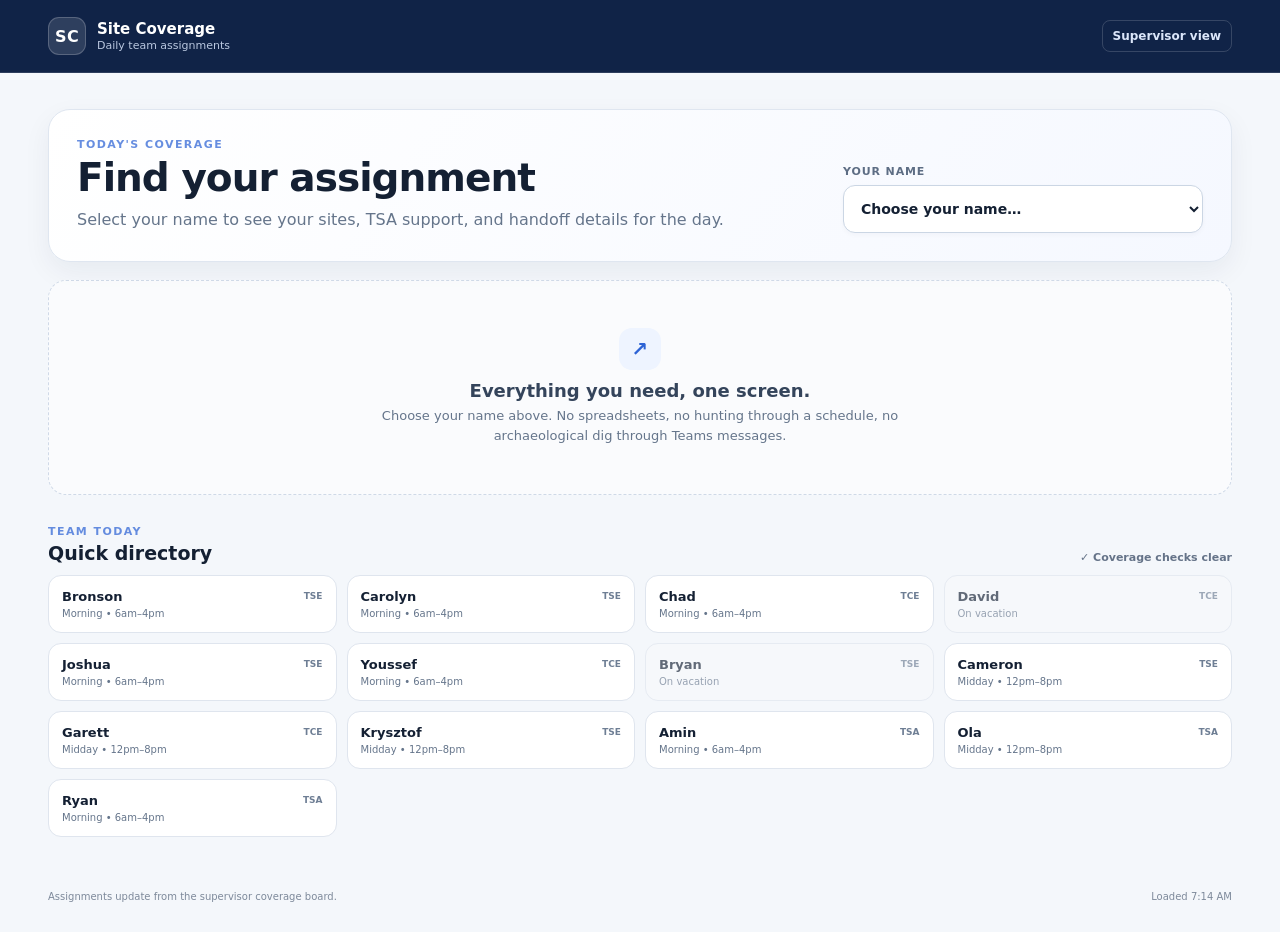
==== index.html @ e3fadaba "Initial commit" ====
<!doctype html>
<html lang="en">
<head>
  <meta charset="utf-8" />
  <meta name="viewport" content="width=device-width, initial-scale=1" />
  <meta name="theme-color" content="#102347" />
  <title>Team Assignments</title>
  <link rel="stylesheet" href="styles.css" />
  <link rel="stylesheet" href="team.css" />
</head>
<body class="team-view-body">
  <header class="team-header">
    <div class="team-header-inner">
      <a class="brand" href="index.html" aria-label="Team assignments home">
        <span class="brand-mark">SC</span>
        <span>
          <strong>Site Coverage</strong>
          <small>Daily team assignments</small>
        </span>
      </a>
      <a class="manager-link" href="manage.html">Supervisor view</a>
    </div>
  </header>

  <main class="team-main">
    <section class="welcome-card">
      <div>
        <div class="eyebrow team-eyebrow">Today's coverage</div>
        <h1>Find your assignment</h1>
        <p>Select your name to see your sites, TSA support, and handoff details for the day.</p>
      </div>
      <label class="person-picker">
        <span>Your name</span>
        <select id="personSelect" aria-label="Select your name">
          <option value="">Choose your name…</option>
        </select>
      </label>
    </section>

    <section id="assignmentView" class="assignment-view" hidden></section>

    <section id="emptyState" class="empty-state">
      <div class="empty-icon">↗</div>
      <h2>Everything you need, one screen.</h2>
      <p>Choose your name above. No spreadsheets, no hunting through a schedule, no archaeological dig through Teams messages.</p>
    </section>

    <section class="team-directory-section">
      <div class="section-heading-simple">
        <div>
          <div class="eyebrow team-eyebrow">Team today</div>
          <h2>Quick directory</h2>
        </div>
        <div id="coverageStatus" class="coverage-status"></div>
      </div>
      <div id="teamDirectory" class="team-directory"></div>
    </section>
  </main>

  <footer class="team-footer">
    <span>Assignments update from the supervisor coverage board.</span>
    <span id="lastUpdated"></span>
  </footer>

  <script src="data.js"></script>
  <script src="logic.js"></script>
  <script src="team.js"></script>
</body>
</html>
---- styles.css ----
:root {
  --bg: #f4f7fb;
  --panel: #ffffff;
  --ink: #142033;
  --muted: #65758b;
  --line: #dfe6ef;
  --primary: #2457d6;
  --primary-soft: #edf3ff;
  --success: #14804a;
  --success-soft: #eaf8f0;
  --warning: #a96500;
  --warning-soft: #fff4da;
  --danger: #b42318;
  --danger-soft: #fff0ee;
  --shadow: 0 10px 30px rgba(25, 43, 75, .08);
}

* { box-sizing: border-box; }
body {
  margin: 0;
  font-family: Inter, ui-sans-serif, system-ui, -apple-system, BlinkMacSystemFont, "Segoe UI", sans-serif;
  background: var(--bg);
  color: var(--ink);
}
button, input, select { font: inherit; }
button { cursor: pointer; }

.app-header {
  display: flex;
  justify-content: space-between;
  gap: 24px;
  align-items: flex-end;
  padding: 34px clamp(18px, 4vw, 58px);
  background: linear-gradient(135deg, #11223f 0%, #193a74 62%, #2457d6 100%);
  color: white;
}
.app-header h1 { margin: 4px 0 8px; font-size: clamp(30px, 4vw, 44px); letter-spacing: -.03em; }
.app-header p { margin: 0; color: rgba(255,255,255,.78); max-width: 700px; }
.eyebrow { text-transform: uppercase; letter-spacing: .13em; font-size: 11px; font-weight: 800; opacity: .72; }
.header-actions { display: flex; gap: 10px; flex-wrap: wrap; justify-content: flex-end; }

main { max-width: 1480px; margin: 0 auto; padding: 24px clamp(14px, 3vw, 38px) 60px; }
.summary-grid { display: grid; grid-template-columns: repeat(6, minmax(130px, 1fr)); gap: 12px; margin-top: -44px; position: relative; z-index: 2; }
.summary-card { background: var(--panel); border: 1px solid var(--line); border-radius: 16px; padding: 18px; box-shadow: var(--shadow); }
.summary-card .label { color: var(--muted); font-size: 12px; font-weight: 700; text-transform: uppercase; letter-spacing: .04em; }
.summary-card .value { margin-top: 6px; font-size: 28px; font-weight: 850; letter-spacing: -.03em; }
.summary-card .sub { margin-top: 4px; color: var(--muted); font-size: 12px; }
.summary-card.bad .value { color: var(--danger); }
.summary-card.warn .value { color: var(--warning); }
.summary-card.good .value { color: var(--success); }

.notice { margin: 18px 0; padding: 13px 16px; border: 1px solid #cfe0ff; background: #edf4ff; border-radius: 12px; color: #28456f; }
.panel { background: var(--panel); border: 1px solid var(--line); border-radius: 18px; padding: 22px; margin-top: 18px; box-shadow: 0 5px 18px rgba(25,43,75,.04); }
.panel-heading { display: flex; align-items: flex-start; justify-content: space-between; gap: 20px; margin-bottom: 18px; }
.panel-heading h2 { margin: 3px 0 4px; font-size: 23px; }
.panel-heading p { margin: 0; color: var(--muted); }

.button { border: 0; border-radius: 10px; padding: 10px 14px; font-weight: 750; transition: .15s ease; }
.button:hover { transform: translateY(-1px); }
.button.primary { background: var(--primary); color: white; }
.button.secondary { background: rgba(255,255,255,.13); border: 1px solid rgba(255,255,255,.28); color: white; }
.button.danger-ghost { background: transparent; border: 1px solid rgba(255,255,255,.28); color: #ffd8d3; }
.button.small { padding: 7px 10px; font-size: 12px; }

.badge { display: inline-flex; align-items: center; gap: 7px; padding: 7px 10px; border-radius: 999px; font-size: 12px; font-weight: 800; white-space: nowrap; }
.badge.success { background: var(--success-soft); color: var(--success); }
.badge.warning { background: var(--warning-soft); color: var(--warning); }
.badge.danger { background: var(--danger-soft); color: var(--danger); }
.badge.neutral { background: #eef2f7; color: #526176; }

.legend { display: flex; gap: 16px; color: var(--muted); font-size: 12px; flex-wrap: wrap; }
.dot { width: 9px; height: 9px; border-radius: 50%; display: inline-block; margin-right: 4px; }
.dot.danger { background: var(--danger); } .dot.warning { background: #e8a317; } .dot.success { background: var(--success); }
.diagnostics { display: grid; grid-template-columns: repeat(4, 1fr); gap: 12px; }
.diagnostic { border: 1px solid var(--line); border-radius: 13px; padding: 14px; background: #fbfcfe; }
.diagnostic h3 { margin: 0 0 6px; font-size: 14px; }
.diagnostic p { margin: 0; color: var(--muted); font-size: 13px; line-height: 1.45; }
.diagnostic.good { border-color: #bfe6ce; background: #f6fcf8; }
.diagnostic.bad { border-color: #f0c1bc; background: #fff9f8; }
.diagnostic.warn { border-color: #f0d89f; background: #fffdf8; }

.coverage-pool { border: 1px dashed #cbd6e6; border-radius: 13px; padding: 13px; margin-bottom: 14px; background: #fafcff; }
.coverage-pool.empty { background: #f5fbf7; border-color: #bfdfca; }
.pool-title { display: flex; justify-content: space-between; align-items: center; gap: 12px; margin-bottom: 8px; }
.pool-title strong { font-size: 13px; }
.pool-title span { color: var(--muted); font-size: 12px; }
.pool-items { display: flex; flex-wrap: wrap; gap: 7px; }

.team-grid { display: grid; grid-template-columns: repeat(3, minmax(280px, 1fr)); gap: 14px; }
.person-card { border: 1px solid var(--line); border-radius: 15px; padding: 15px; background: #fff; min-width: 0; }
.person-card.vacation { background: #f7f8fa; color: #758195; }
.person-card.vacation .site-chip { opacity: .55; }
.person-top { display: flex; justify-content: space-between; gap: 10px; align-items: flex-start; }
.person-name { font-weight: 850; font-size: 17px; }
.person-metrics { color: var(--muted); font-size: 12px; margin-top: 3px; }
.vacation-toggle { border: 1px solid var(--line); background: #f8fafc; border-radius: 999px; padding: 6px 9px; font-size: 11px; font-weight: 800; color: #516176; }
.vacation-toggle.on { background: var(--warning-soft); border-color: #efd69a; color: var(--warning); }
.sites { display: flex; flex-wrap: wrap; gap: 7px; margin: 13px 0; min-height: 30px; }
.site-chip { display: inline-flex; align-items: center; gap: 6px; padding: 6px 8px; border-radius: 8px; background: var(--primary-soft); border: 1px solid #cfddff; color: #254a9b; font-size: 12px; font-weight: 750; }
.site-chip.duplicate { background: var(--danger-soft); border-color: #efb5ae; color: var(--danger); }
.site-chip.pool { background: var(--warning-soft); border-color: #efd49a; color: var(--warning); }
.site-chip button { border: 0; background: transparent; color: currentColor; font-weight: 900; padding: 0; line-height: 1; }
.empty-sites { color: var(--muted); font-size: 12px; font-style: italic; padding: 6px 0; }
.assignment-controls { display: flex; gap: 8px; }
.assignment-controls select { flex: 1; min-width: 0; border: 1px solid var(--line); border-radius: 9px; padding: 8px 9px; background: #fff; color: var(--ink); }
.assignment-controls select:disabled { background: #f1f3f6; }

.workload-grid { display: grid; grid-template-columns: repeat(5, minmax(160px, 1fr)); gap: 12px; }
.workload-card { border: 1px solid var(--line); border-radius: 13px; padding: 14px; }
.workload-card .name { font-weight: 850; }
.workload-card .shift { color: var(--muted); font-size: 11px; text-transform: uppercase; font-weight: 800; letter-spacing: .05em; }
.load-number { display: flex; gap: 18px; margin-top: 10px; }
.load-number strong { font-size: 21px; display: block; }
.load-number span { color: var(--muted); font-size: 11px; }
.load-bar { height: 7px; border-radius: 99px; background: #edf0f5; overflow: hidden; margin-top: 11px; }
.load-bar i { display: block; height: 100%; background: var(--primary); border-radius: inherit; }

.site-table-heading { align-items: center; }
.search { width: min(360px, 100%); padding: 10px 12px; border: 1px solid var(--line); border-radius: 10px; }
.table-wrap { overflow-x: auto; }
table { width: 100%; border-collapse: collapse; min-width: 980px; }
th { text-align: left; font-size: 11px; color: var(--muted); text-transform: uppercase; letter-spacing: .05em; border-bottom: 1px solid var(--line); padding: 10px 9px; }
td { border-bottom: 1px solid #edf0f4; padding: 10px 9px; font-size: 13px; vertical-align: top; }
td .owner-list { display: flex; gap: 5px; flex-wrap: wrap; }
.owner-pill { background: #eef2f7; border-radius: 7px; padding: 4px 6px; font-size: 11px; font-weight: 750; }
.owner-pill.mid { background: #e8f4ff; color: #1964a6; }
.owner-pill.bad { background: var(--danger-soft); color: var(--danger); }

.toast { position: fixed; right: 22px; bottom: 22px; background: #172235; color: white; padding: 11px 14px; border-radius: 10px; box-shadow: var(--shadow); opacity: 0; transform: translateY(8px); pointer-events: none; transition: .2s; font-size: 13px; }
.toast.show { opacity: 1; transform: translateY(0); }

@media (max-width: 1100px) {
  .summary-grid { grid-template-columns: repeat(3, 1fr); }
  .team-grid { grid-template-columns: repeat(2, 1fr); }
  .diagnostics { grid-template-columns: repeat(2, 1fr); }
  .workload-grid { grid-template-columns: repeat(3, 1fr); }
}
@media (max-width: 720px) {
  .app-header { align-items: flex-start; flex-direction: column; padding-bottom: 68px; }
  .header-actions { justify-content: flex-start; }
  .summary-grid { grid-template-columns: repeat(2, 1fr); }
  .team-grid, .diagnostics, .workload-grid { grid-template-columns: 1fr; }
  .panel-heading { flex-direction: column; }
  .site-table-heading { align-items: stretch; }
  .search { width: 100%; }
}

.button.secondary.strong { background: rgba(255,255,255,.22); border-color: rgba(255,255,255,.48); }
.person-metrics { display: grid; gap: 2px; }
.person-metrics span { display: block; }
.site-chip.handoff { border-style: dashed; }
.site-chip.handoff::before { content: '12→'; font-size: 9px; font-weight: 900; opacity: .72; }
.site-chip.locked { background: #f3f0ff; border-color: #d9d0ff; color: #5d43a7; }
.lock-mark { font-size: 8px; letter-spacing: .04em; padding: 2px 4px; border: 1px solid currentColor; border-radius: 4px; opacity: .8; }

/* v3 — engineer roles + TSA support layer */
.summary-grid { grid-template-columns: repeat(auto-fit, minmax(150px, 1fr)); }
.person-name-row { display: flex; align-items: center; gap: 8px; flex-wrap: wrap; }
.role-badge { display: inline-flex; align-items: center; justify-content: center; padding: 3px 6px; border-radius: 6px; background: #eef2f7; color: #58677a; font-size: 9px; font-weight: 900; letter-spacing: .06em; }
.role-badge.tsa { background: #f0edff; color: #6544bd; }

.tsa-panel { border-color: #d9d5ef; }
.tsa-grid { display: grid; grid-template-columns: repeat(3, minmax(280px, 1fr)); gap: 14px; }
.tsa-card { border: 1px solid #dcd8ef; border-radius: 15px; padding: 15px; background: linear-gradient(180deg, #fff 0%, #fbfaff 100%); min-width: 0; }
.tsa-card.vacation { background: #f7f8fa; color: #758195; }
.engineer-list { display: flex; gap: 8px; flex-wrap: wrap; margin: 14px 0; min-height: 42px; align-content: flex-start; }
.engineer-chip { display: grid; grid-template-columns: 1fr auto; column-gap: 7px; align-items: center; padding: 7px 8px; border-radius: 9px; border: 1px solid #cfdcff; background: #edf3ff; color: #294d9c; font-size: 12px; font-weight: 800; }
.engineer-chip.mid { border-color: #bfe0ea; background: #ecf9fb; color: #17687a; }
.engineer-chip small { grid-column: 1; font-size: 9px; font-weight: 800; opacity: .7; letter-spacing: .03em; }
.engineer-chip button { grid-column: 2; grid-row: 1 / span 2; border: 0; background: transparent; color: currentColor; font-weight: 900; padding: 0 2px; }
.subsection-heading { display: flex; justify-content: space-between; gap: 16px; align-items: flex-end; margin: 24px 0 8px; padding-top: 20px; border-top: 1px solid var(--line); }
.subsection-heading h3 { margin: 0 0 4px; font-size: 16px; }
.subsection-heading p { margin: 0; color: var(--muted); font-size: 12px; }
.tsa-matrix { min-width: 900px; }
.tsa-owner-pill { display: inline-flex; align-items: center; padding: 5px 8px; border-radius: 7px; background: #f0edff; color: #6245aa; font-size: 11px; font-weight: 850; }
.tsa-owner-pill.fallback { background: #fff6e5; color: #996000; }
.tsa-owner-pill.fallback::after { content: 'fallback'; margin-left: 5px; font-size: 8px; text-transform: uppercase; letter-spacing: .04em; opacity: .72; }
.coverage-na { color: #8b97a8; font-size: 11px; font-style: italic; }
.vacation-row td { background: #fafbfc; color: #7d8898; }

@media (max-width: 1100px) {
  .tsa-grid { grid-template-columns: 1fr; }
}
---- team.css ----
:root {
  --team-navy: #102347;
  --team-blue: #2d63d5;
  --team-blue-soft: #eef4ff;
  --team-teal: #137c8b;
  --team-teal-soft: #eaf8fa;
  --team-purple: #6747b8;
  --team-purple-soft: #f2efff;
}

.team-view-body {
  min-height: 100vh;
  background: #f4f7fb;
  color: var(--ink);
}

.team-header {
  background: var(--team-navy);
  color: #fff;
  border-bottom: 1px solid rgba(255,255,255,.12);
}
.team-header-inner {
  max-width: 1240px;
  margin: 0 auto;
  min-height: 72px;
  padding: 0 28px;
  display: flex;
  align-items: center;
  justify-content: space-between;
  gap: 20px;
}
.brand {
  display: inline-flex;
  align-items: center;
  gap: 11px;
  color: inherit;
  text-decoration: none;
}
.brand-mark {
  width: 38px;
  height: 38px;
  display: grid;
  place-items: center;
  border-radius: 11px;
  background: rgba(255,255,255,.13);
  border: 1px solid rgba(255,255,255,.2);
  font-weight: 900;
  letter-spacing: .03em;
}
.brand strong, .brand small { display: block; }
.brand strong { font-size: 15px; }
.brand small { margin-top: 1px; color: #b9c7df; font-size: 11px; }
.manager-link {
  color: #dbe6fa;
  text-decoration: none;
  font-size: 12px;
  font-weight: 800;
  padding: 8px 10px;
  border-radius: 8px;
  border: 1px solid rgba(255,255,255,.16);
}
.manager-link:hover { background: rgba(255,255,255,.08); }

.team-main {
  max-width: 1240px;
  margin: 0 auto;
  padding: 36px 28px 54px;
}
.welcome-card {
  background: linear-gradient(125deg, #fff 0%, #f5f8ff 100%);
  border: 1px solid #dfe6f0;
  border-radius: 22px;
  padding: 28px;
  display: grid;
  grid-template-columns: minmax(0, 1fr) minmax(260px, 360px);
  align-items: end;
  gap: 34px;
  box-shadow: 0 10px 28px rgba(22, 39, 70, .06);
}
.welcome-card h1 { margin: 4px 0 7px; font-size: clamp(28px, 4vw, 39px); letter-spacing: -.025em; }
.welcome-card p { margin: 0; color: var(--muted); max-width: 650px; line-height: 1.6; }
.team-eyebrow { color: var(--team-blue); }
.person-picker span { display: block; margin-bottom: 7px; font-size: 11px; font-weight: 900; text-transform: uppercase; letter-spacing: .08em; color: #5d6d84; }
.person-picker select {
  width: 100%;
  min-height: 48px;
  border: 1px solid #cbd6e4;
  border-radius: 12px;
  background: #fff;
  padding: 0 13px;
  color: var(--ink);
  font-size: 14px;
  font-weight: 750;
  box-shadow: 0 2px 5px rgba(26, 43, 73, .03);
}

.empty-state {
  margin: 18px 0 0;
  min-height: 215px;
  display: grid;
  justify-items: center;
  align-content: center;
  text-align: center;
  padding: 30px;
  color: var(--muted);
  border: 1px dashed #cfd9e7;
  border-radius: 18px;
  background: rgba(255,255,255,.55);
}
.empty-state h2 { margin: 10px 0 5px; color: #34445b; font-size: 18px; }
.empty-state p { margin: 0; max-width: 610px; line-height: 1.55; font-size: 13px; }
.empty-icon {
  width: 42px;
  height: 42px;
  border-radius: 13px;
  display: grid;
  place-items: center;
  background: var(--team-blue-soft);
  color: var(--team-blue);
  font-size: 20px;
  font-weight: 900;
}

.assignment-view { margin-top: 18px; }
.profile-banner {
  display: flex;
  justify-content: space-between;
  gap: 18px;
  align-items: center;
  padding: 20px 22px;
  background: #fff;
  border: 1px solid #dfe5ee;
  border-radius: 18px;
  box-shadow: 0 5px 18px rgba(25,43,75,.04);
}
.profile-name-row { display: flex; align-items: center; gap: 9px; flex-wrap: wrap; }
.profile-name-row h2 { margin: 0; font-size: 24px; }
.profile-meta { margin-top: 5px; color: var(--muted); font-size: 13px; }
.profile-status {
  display: inline-flex;
  align-items: center;
  gap: 7px;
  padding: 7px 10px;
  border-radius: 999px;
  font-size: 11px;
  font-weight: 900;
  background: #eaf7ef;
  color: #247647;
}
.profile-status.vacation { background: #fff4dc; color: #946200; }
.profile-status i { width: 7px; height: 7px; border-radius: 50%; background: currentColor; }

.assignment-grid {
  display: grid;
  grid-template-columns: 1.15fr .85fr;
  gap: 16px;
  margin-top: 16px;
}
.team-card {
  background: #fff;
  border: 1px solid #dfe5ee;
  border-radius: 18px;
  padding: 20px;
  box-shadow: 0 5px 18px rgba(25,43,75,.04);
  min-width: 0;
}
.team-card.full { grid-column: 1 / -1; }
.card-kicker { color: var(--muted); font-size: 10px; font-weight: 900; text-transform: uppercase; letter-spacing: .09em; }
.team-card h3 { margin: 5px 0 4px; font-size: 18px; }
.card-copy { margin: 0; color: var(--muted); font-size: 12px; line-height: 1.5; }

.site-list-clean {
  display: grid;
  grid-template-columns: repeat(2, minmax(0, 1fr));
  gap: 8px;
  margin-top: 15px;
}
.site-row-clean {
  min-width: 0;
  display: flex;
  justify-content: space-between;
  align-items: center;
  gap: 9px;
  padding: 10px 11px;
  border: 1px solid #dde6f5;
  border-radius: 11px;
  background: #f7faff;
}
.site-row-clean strong { font-size: 12px; overflow: hidden; text-overflow: ellipsis; }
.site-row-clean span { white-space: nowrap; color: #6d7b8e; font-size: 10px; font-weight: 750; }
.site-row-clean.handoff { background: #f5fbfc; border-color: #d5eaed; }
.site-row-clean.handoff span { color: var(--team-teal); }
.no-sites { margin-top: 15px; color: var(--muted); font-size: 13px; font-style: italic; }

.tsa-primary {
  margin-top: 15px;
  padding: 14px;
  border-radius: 14px;
  border: 1px solid #dcd5f4;
  background: var(--team-purple-soft);
  display: flex;
  align-items: center;
  gap: 12px;
}
.tsa-avatar {
  flex: 0 0 auto;
  width: 42px;
  height: 42px;
  border-radius: 12px;
  display: grid;
  place-items: center;
  background: #fff;
  color: var(--team-purple);
  border: 1px solid #ddd4f8;
  font-weight: 900;
}
.tsa-primary strong { display: block; font-size: 16px; }
.tsa-primary small { display: block; margin-top: 2px; color: #74688f; font-size: 11px; }
.coverage-path { display: grid; gap: 7px; margin-top: 13px; }
.coverage-path-row {
  display: grid;
  grid-template-columns: 88px 1fr;
  gap: 10px;
  align-items: center;
  padding-top: 8px;
  border-top: 1px solid #edf0f4;
}
.coverage-path-row:first-child { border-top: 0; padding-top: 0; }
.coverage-path-row span { color: var(--muted); font-size: 10px; font-weight: 850; }
.coverage-path-row strong { font-size: 12px; }
.coverage-path-row .none { color: #95a0af; font-weight: 650; }

.handoff-summary {
  margin-top: 14px;
  display: grid;
  grid-template-columns: repeat(3, 1fr);
  gap: 9px;
}
.metric-mini { padding: 12px; border-radius: 12px; background: #f7f9fc; border: 1px solid #e2e7ef; }
.metric-mini strong { display: block; font-size: 19px; }
.metric-mini span { color: var(--muted); font-size: 10px; }

.engineer-support-list { display: grid; gap: 8px; margin-top: 15px; }
.engineer-support-row {
  display: grid;
  grid-template-columns: 1fr auto;
  gap: 10px;
  align-items: center;
  padding: 11px 12px;
  border-radius: 11px;
  border: 1px solid #e0e5ee;
  background: #fafbfc;
}
.engineer-support-row strong { font-size: 13px; }
.engineer-support-row small { display: block; margin-top: 2px; color: var(--muted); font-size: 10px; }
.engineer-support-row .shift-pill { padding: 5px 7px; border-radius: 7px; background: var(--team-blue-soft); color: var(--team-blue); font-size: 9px; font-weight: 900; text-transform: uppercase; }
.engineer-support-row .shift-pill.mid { background: var(--team-teal-soft); color: var(--team-teal); }

.team-directory-section { margin-top: 30px; }
.section-heading-simple { display: flex; justify-content: space-between; align-items: end; gap: 16px; margin-bottom: 11px; }
.section-heading-simple h2 { margin: 4px 0 0; font-size: 19px; }
.coverage-status { color: #657388; font-size: 11px; font-weight: 800; }
.team-directory {
  display: grid;
  grid-template-columns: repeat(4, minmax(0, 1fr));
  gap: 10px;
}
.directory-card {
  text-align: left;
  border: 1px solid #dfe5ee;
  background: #fff;
  border-radius: 13px;
  padding: 13px;
  cursor: pointer;
  color: inherit;
  transition: .15s ease;
}
.directory-card:hover { border-color: #b9c9e2; transform: translateY(-1px); box-shadow: 0 5px 14px rgba(25,43,75,.05); }
.directory-card.vacation { background: #f8f9fb; opacity: .65; }
.directory-card .top { display: flex; justify-content: space-between; gap: 8px; align-items: center; }
.directory-card strong { font-size: 13px; }
.directory-card small { display: block; margin-top: 4px; color: var(--muted); font-size: 10px; }
.directory-card .mini-role { color: #6e7e94; font-size: 9px; font-weight: 900; }

.team-footer {
  max-width: 1240px;
  margin: 0 auto;
  padding: 0 28px 30px;
  display: flex;
  justify-content: space-between;
  gap: 15px;
  color: #7d899a;
  font-size: 10px;
}

@media (max-width: 960px) {
  .assignment-grid { grid-template-columns: 1fr; }
  .team-directory { grid-template-columns: repeat(2, minmax(0, 1fr)); }
}
@media (max-width: 720px) {
  .team-header-inner, .team-main, .team-footer { padding-left: 16px; padding-right: 16px; }
  .welcome-card { grid-template-columns: 1fr; padding: 21px; }
  .profile-banner { align-items: flex-start; flex-direction: column; }
  .site-list-clean { grid-template-columns: 1fr; }
  .handoff-summary { grid-template-columns: 1fr; }
  .team-directory { grid-template-columns: 1fr 1fr; }
  .team-footer { flex-direction: column; }
  .manager-link { font-size: 0; }
  .manager-link::after { content: 'Supervisor'; font-size: 11px; }
}
@media (max-width: 450px) {
  .team-directory { grid-template-columns: 1fr; }
}
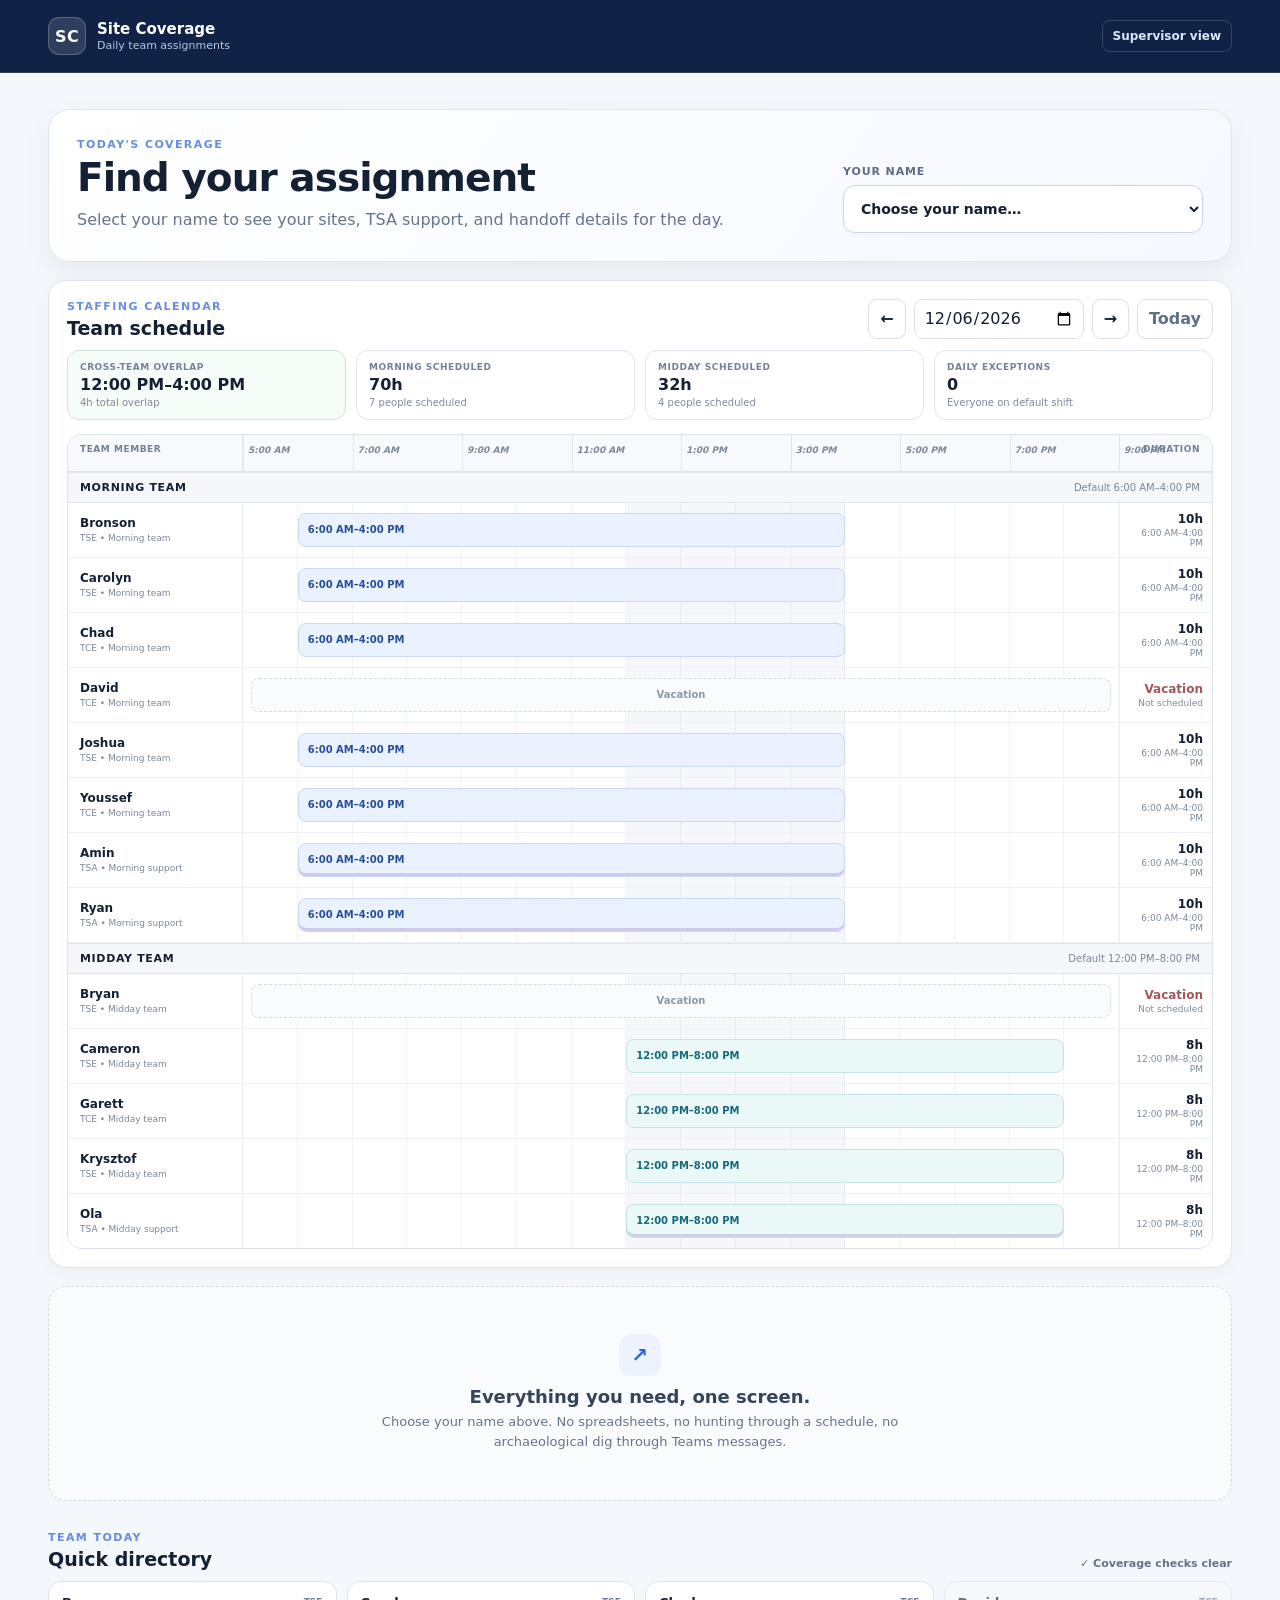
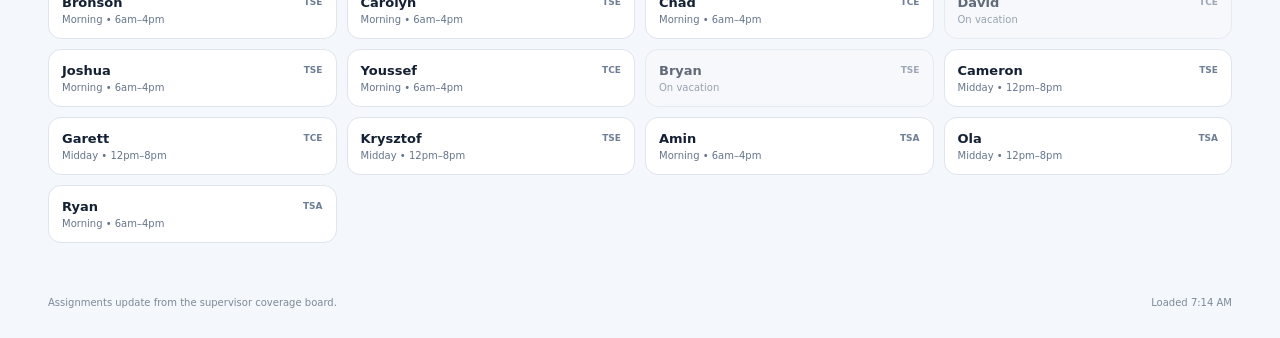
==== commit 1653a592: "added shifts and overlaps" ====
--- a/index.html
+++ b/index.html
@@ -7,6 +7,7 @@
   <title>Team Assignments</title>
   <link rel="stylesheet" href="styles.css" />
   <link rel="stylesheet" href="team.css" />
+  <link rel="stylesheet" href="schedule.css" />
 </head>
 <body class="team-view-body">
   <header class="team-header">
@@ -37,6 +38,23 @@
       </label>
     </section>
 
+    <section class="team-card schedule-shell team-schedule-card" aria-label="Team schedule">
+      <div class="section-heading-simple">
+        <div>
+          <div class="eyebrow team-eyebrow">Staffing calendar</div>
+          <h2>Team schedule</h2>
+        </div>
+        <div class="schedule-date-controls">
+          <button id="schedulePrevDay" class="schedule-nav-btn" type="button" aria-label="Previous day">←</button>
+          <input id="scheduleDate" type="date" aria-label="Schedule date" />
+          <button id="scheduleNextDay" class="schedule-nav-btn" type="button" aria-label="Next day">→</button>
+          <button id="scheduleToday" class="schedule-nav-btn subtle" type="button">Today</button>
+        </div>
+      </div>
+      <div id="scheduleSummary" class="schedule-summary"></div>
+      <div id="scheduleBoard" class="schedule-board"></div>
+    </section>
+
     <section id="assignmentView" class="assignment-view" hidden></section>
 
     <section id="emptyState" class="empty-state">
@@ -64,6 +82,8 @@
 
   <script src="data.js"></script>
   <script src="logic.js"></script>
+  <script src="schedule.js"></script>
+  <script src="schedule-view.js"></script>
   <script src="team.js"></script>
 </body>
 </html>
--- a/schedule.css
+++ b/schedule.css
@@ -0,0 +1,83 @@
+/* v5 — shared daily staffing calendar */
+.schedule-shell { min-width: 0; }
+.schedule-toolbar { display: flex; align-items: center; justify-content: space-between; gap: 12px; flex-wrap: wrap; margin-bottom: 14px; }
+.schedule-date-controls { display: flex; align-items: center; gap: 8px; flex-wrap: wrap; }
+.schedule-date-controls input[type="date"] { min-height: 40px; border: 1px solid #d9e0ea; border-radius: 9px; padding: 7px 9px; background: #fff; color: inherit; font: inherit; }
+.schedule-nav-btn { border: 1px solid #d9e0ea; background: #fff; color: inherit; border-radius: 9px; min-height: 40px; padding: 7px 11px; font-weight: 800; cursor: pointer; }
+.schedule-nav-btn:hover { border-color: #b9c7d9; }
+.schedule-nav-btn.subtle { color: #607087; font-weight: 750; }
+.schedule-day-label { color: #657388; font-size: 12px; font-weight: 800; }
+.schedule-summary { display: grid; grid-template-columns: repeat(4, minmax(135px, 1fr)); gap: 10px; margin-bottom: 14px; }
+.schedule-summary-card { border: 1px solid #e0e5ed; border-radius: 12px; padding: 11px 12px; background: #fff; min-width: 0; }
+.schedule-summary-card span { display: block; color: #748196; font-size: 9px; font-weight: 900; letter-spacing: .06em; text-transform: uppercase; }
+.schedule-summary-card strong { display: block; margin-top: 3px; font-size: 16px; line-height: 1.2; }
+.schedule-summary-card small { display: block; margin-top: 3px; color: #7f8a9a; font-size: 10px; }
+.schedule-summary-card.warn { border-color: #ecd9aa; background: #fffaf0; }
+.schedule-summary-card.good { border-color: #cde6d7; background: #f6fcf8; }
+.schedule-board { border: 1px solid #dde3ec; border-radius: 14px; overflow: hidden; background: #fff; }
+.schedule-board-scroll { overflow-x: auto; }
+.schedule-board-inner { min-width: 920px; }
+.schedule-axis, .schedule-row { display: grid; grid-template-columns: 174px minmax(520px, 1fr) 92px; align-items: stretch; }
+.schedule-axis { background: #f7f9fc; border-bottom: 1px solid #dde3ec; }
+.schedule-axis-label { padding: 9px 12px; color: #718096; font-size: 9px; font-weight: 900; letter-spacing: .06em; text-transform: uppercase; }
+.schedule-axis-track { position: relative; min-height: 36px; border-left: 1px solid #e4e9f0; border-right: 1px solid #e4e9f0; }
+.schedule-hour { position: absolute; top: 0; bottom: 0; border-left: 1px solid #e3e8ef; }
+.schedule-hour span { position: absolute; top: 10px; left: 4px; white-space: nowrap; color: #7c899a; font-size: 9px; font-weight: 750; }
+.schedule-group { padding: 8px 12px; background: #f5f7fa; border-top: 1px solid #dfe5ed; border-bottom: 1px solid #dfe5ed; display: flex; justify-content: space-between; align-items: center; gap: 10px; }
+.schedule-group:first-child { border-top: 0; }
+.schedule-group strong { font-size: 11px; text-transform: uppercase; letter-spacing: .06em; }
+.schedule-group span { color: #7b8797; font-size: 10px; }
+.schedule-row { min-height: 54px; border-bottom: 1px solid #edf0f4; }
+.schedule-row:last-child { border-bottom: 0; }
+.schedule-row.selected { background: #f8fbff; }
+.schedule-person { padding: 9px 12px; min-width: 0; display: flex; flex-direction: column; justify-content: center; }
+.schedule-person strong { font-size: 12px; line-height: 1.2; }
+.schedule-person small { margin-top: 3px; color: #7a8798; font-size: 9px; }
+.schedule-track { position: relative; min-height: 54px; border-left: 1px solid #edf0f4; border-right: 1px solid #edf0f4; background-image: repeating-linear-gradient(to right, transparent 0, transparent calc(6.25% - 1px), #f1f3f6 calc(6.25% - 1px), #f1f3f6 6.25%); }
+.schedule-overlap-zone { position: absolute; top: 0; bottom: 0; background: rgba(85, 111, 155, .055); pointer-events: none; }
+.schedule-bar { position: absolute; top: 10px; height: 34px; min-width: 4px; border-radius: 8px; display: flex; align-items: center; padding: 0 9px; overflow: hidden; white-space: nowrap; font-size: 10px; font-weight: 900; border: 1px solid transparent; }
+.schedule-bar.morning { background: #eaf1ff; border-color: #cad8f8; color: #264f9b; }
+.schedule-bar.mid { background: #eaf8f8; border-color: #c5e4e6; color: #176979; }
+.schedule-bar.tsa { box-shadow: inset 0 -3px 0 rgba(96, 70, 170, .22); }
+.schedule-off-bar { position: absolute; inset: 10px 8px; border-radius: 8px; border: 1px dashed #d5dbe4; display: grid; place-items: center; color: #8c97a7; font-size: 10px; font-weight: 800; background: #fafbfc; }
+.schedule-duration { padding: 8px 9px; display: flex; flex-direction: column; justify-content: center; align-items: flex-end; text-align: right; }
+.schedule-duration strong { font-size: 12px; }
+.schedule-duration small { color: #7c8998; font-size: 9px; margin-top: 2px; }
+.schedule-exception { display: inline-flex; margin-top: 3px; color: #9a6500; font-size: 8px; font-weight: 900; text-transform: uppercase; letter-spacing: .04em; }
+.schedule-vacation { color: #a15858; }
+.schedule-editor { padding: 10px 12px 12px; border-top: 1px solid #e6ebf1; background: #fafbfd; }
+.schedule-editor-grid { display: grid; grid-template-columns: repeat(2, minmax(0, 1fr)) auto auto; gap: 8px; align-items: end; }
+.schedule-editor label { display: grid; gap: 4px; color: #66768c; font-size: 9px; font-weight: 900; text-transform: uppercase; letter-spacing: .05em; }
+.schedule-editor input[type="time"] { width: 100%; min-height: 38px; border: 1px solid #d9e0ea; border-radius: 8px; padding: 6px 8px; background: #fff; color: inherit; font: inherit; }
+.schedule-editor button { min-height: 38px; border: 1px solid #d7dee8; border-radius: 8px; background: #fff; color: #43526a; padding: 6px 10px; font-size: 10px; font-weight: 850; cursor: pointer; white-space: nowrap; }
+.schedule-editor button.primary { background: #173e77; border-color: #173e77; color: #fff; }
+.schedule-editor button.off { color: #985252; }
+.schedule-editor-note { margin-top: 7px; color: #7a8798; font-size: 9px; }
+.schedule-overlap-list { display: flex; flex-wrap: wrap; gap: 6px; margin-top: 11px; }
+.schedule-overlap-pill { border: 1px solid #dde3ec; background: #f8fafc; border-radius: 999px; padding: 5px 8px; font-size: 9px; color: #56677f; }
+.schedule-person-mini { display: flex; gap: 10px; align-items: center; flex-wrap: wrap; margin-top: 8px; }
+.schedule-person-mini strong { font-size: 13px; }
+.schedule-person-mini span { color: #718096; font-size: 10px; }
+@media (max-width: 760px) {
+  .schedule-summary { grid-template-columns: repeat(2, minmax(0, 1fr)); }
+  .schedule-toolbar { align-items: stretch; }
+  .schedule-date-controls { width: 100%; }
+  .schedule-date-controls input[type="date"] { flex: 1 1 150px; min-width: 0; }
+  .schedule-editor-grid { grid-template-columns: 1fr 1fr; }
+  .schedule-editor button { width: 100%; }
+}
+@media (max-width: 430px) {
+  .schedule-summary { grid-template-columns: 1fr; }
+}
+.schedule-board-inner.editable .schedule-axis,
+.schedule-board-inner.editable .schedule-row { grid-template-columns: 174px minmax(430px, 1fr) 330px; }
+.schedule-inline-editor { padding: 7px 8px; display: grid; grid-template-columns: minmax(78px, 1fr) minmax(78px, 1fr) auto auto; gap: 6px; align-items: end; }
+.schedule-inline-editor label { display: grid; gap: 2px; color: #748196; font-size: 8px; font-weight: 900; text-transform: uppercase; letter-spacing: .04em; }
+.schedule-inline-editor input { width: 100%; min-width: 0; min-height: 34px; border: 1px solid #d7dee8; border-radius: 7px; padding: 4px 6px; background: #fff; color: inherit; font: inherit; }
+.schedule-inline-editor button { min-height: 34px; border: 1px solid #d7dee8; border-radius: 7px; background: #fff; color: #52637a; font-size: 9px; font-weight: 850; padding: 4px 8px; cursor: pointer; }
+.schedule-inline-editor button.active { background: #fff5f5; border-color: #ebcccc; color: #9a5050; }
+.team-schedule-card { margin-top: 18px; padding: 18px; }
+@media (max-width: 760px) {
+  .schedule-board-inner.editable .schedule-axis,
+  .schedule-board-inner.editable .schedule-row { grid-template-columns: 160px minmax(400px, 1fr) 310px; }
+}
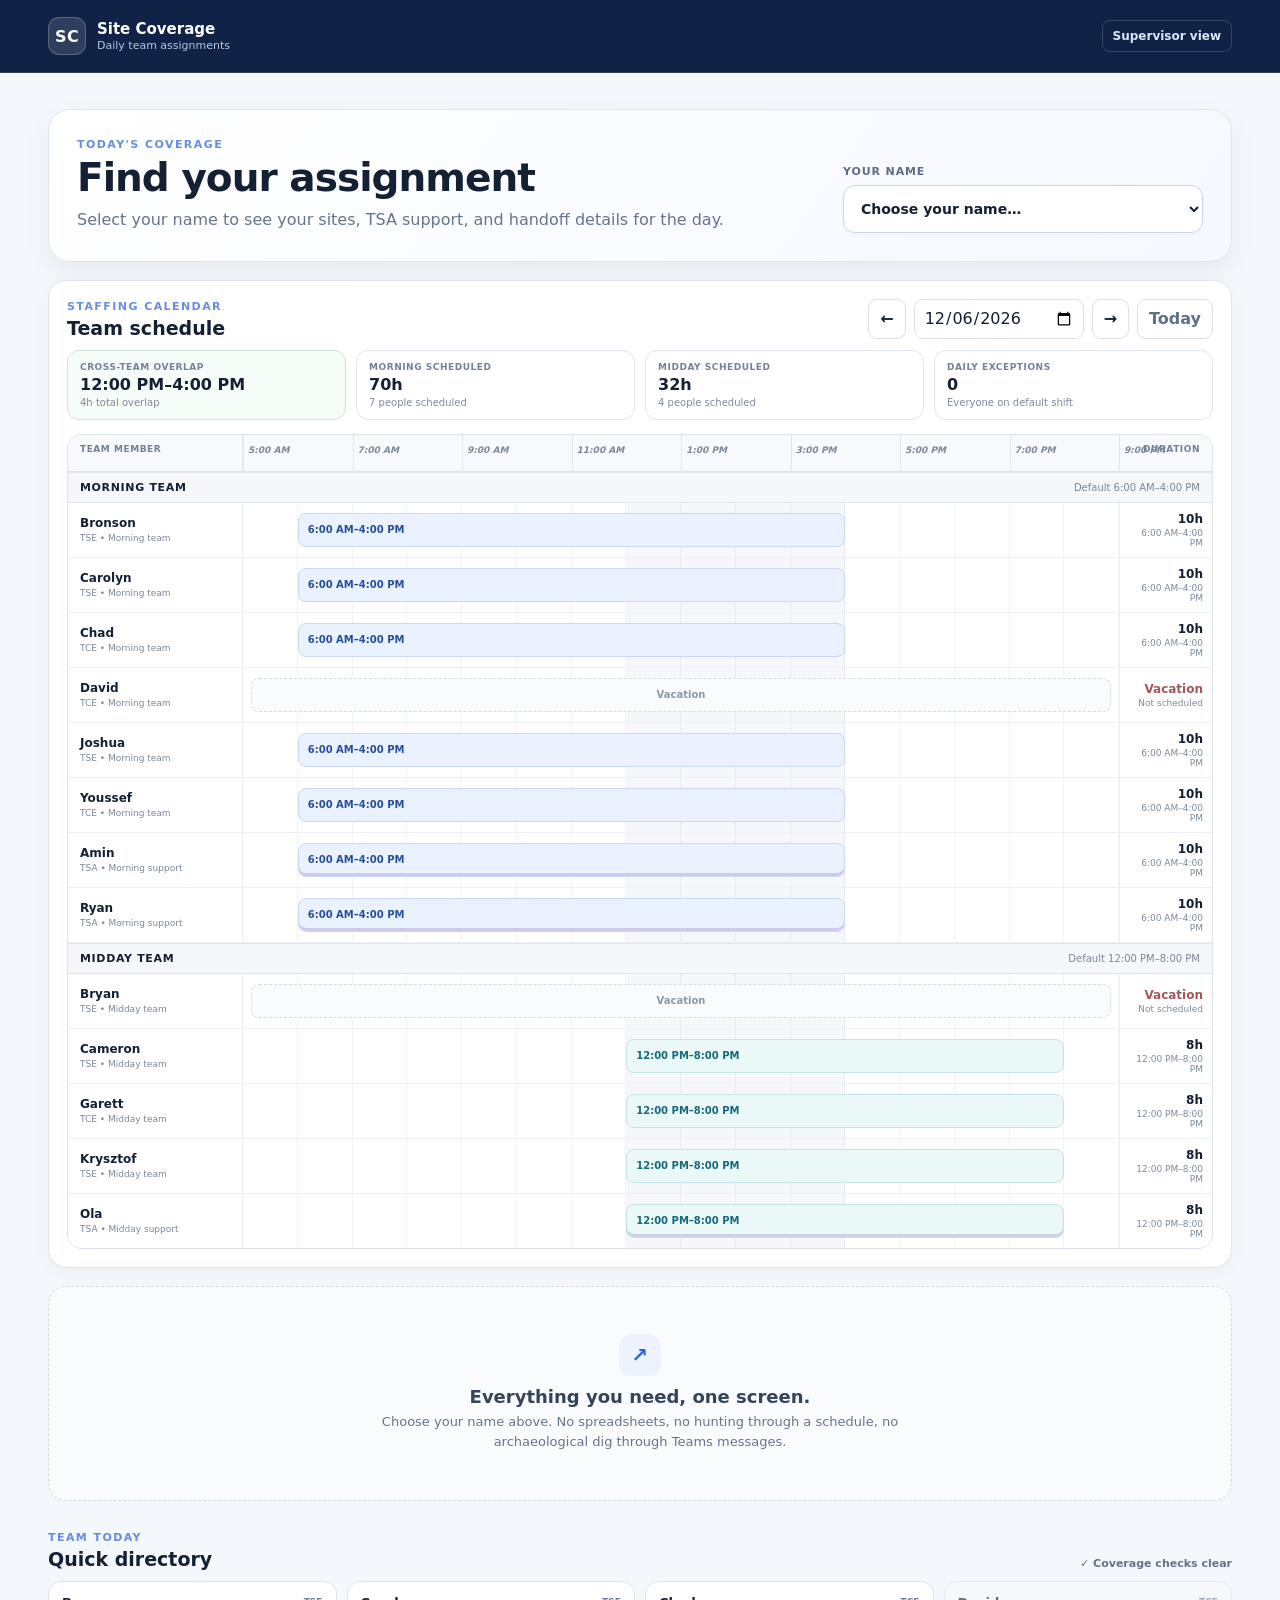
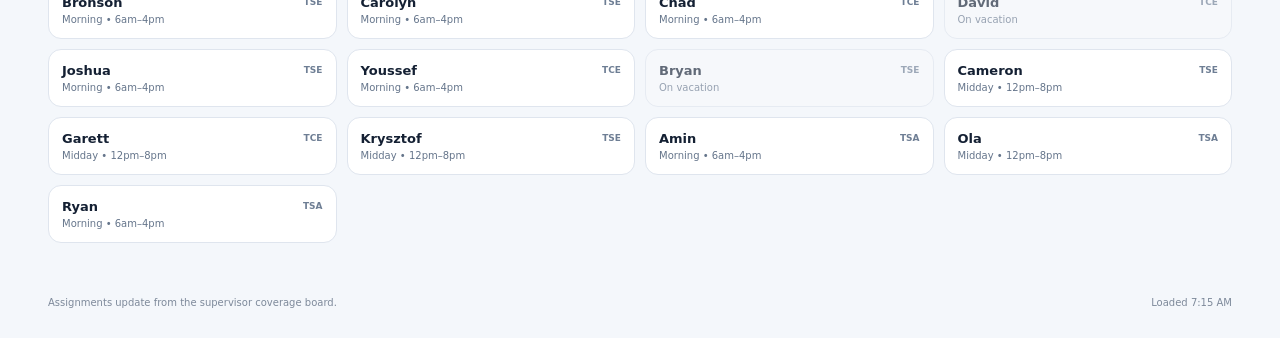
==== commit c808f665: "added features" ====
--- a/index.html
+++ b/index.html
@@ -84,6 +84,7 @@
   <script src="logic.js"></script>
   <script src="schedule.js"></script>
   <script src="schedule-view.js"></script>
+  <script src="daily-plan.js"></script>
   <script src="team.js"></script>
 </body>
 </html>
--- a/styles.css
+++ b/styles.css
@@ -181,3 +181,38 @@
 @media (max-width: 1100px) {
   .tsa-grid { grid-template-columns: 1fr; }
 }
+/* v6 — daily plan, scenario, locks, history */
+.daily-plan-actions { display:flex; align-items:center; gap:10px; flex-wrap:wrap; }
+.health-grid { display:grid; grid-template-columns:repeat(auto-fit,minmax(180px,1fr)); gap:10px; margin-bottom:14px; }
+.health-item { border:1px solid var(--line); border-radius:12px; padding:12px; background:#fbfcfe; }
+.health-item.good { border-color:#bfe6ce; background:#f6fcf8; }
+.health-item.warn { border-color:#f0d89f; background:#fffdf8; }
+.health-item.bad { border-color:#f0c1bc; background:#fff9f8; }
+.health-item strong { display:block; margin-bottom:4px; }
+.health-item small { color:var(--muted); line-height:1.4; }
+.plan-preview { border:1px solid var(--line); border-radius:12px; padding:12px; margin-bottom:12px; background:#fafcff; }
+.plan-preview strong { display:block; margin-bottom:4px; }
+.plan-preview p { margin:0; color:var(--muted); font-size:13px; }
+.daily-plan-columns { display:grid; grid-template-columns:1.25fr .75fr; gap:18px; }
+.subsection-heading.compact { margin-top:8px; padding-top:12px; }
+.plan-window { border:1px solid var(--line); border-radius:12px; padding:12px; margin-bottom:9px; }
+.plan-window-top { display:flex; justify-content:space-between; gap:10px; flex-wrap:wrap; margin-bottom:8px; }
+.plan-window-people { display:flex; flex-wrap:wrap; gap:6px; }
+.plan-person-pill { background:#eef2f7; border-radius:7px; padding:5px 7px; font-size:11px; font-weight:750; }
+.plan-person-pill.mid { background:#e8f4ff; color:#1964a6; }
+.handoff-card { border-left:3px solid #9ca9bb; padding:8px 10px; margin-bottom:10px; background:#fafbfc; border-radius:0 9px 9px 0; }
+.handoff-card h4 { margin:0 0 5px; }
+.handoff-card p { margin:3px 0; color:var(--muted); font-size:12px; line-height:1.4; }
+.notes-grid { display:grid; grid-template-columns:1fr 1fr; gap:16px; }
+.notes-field, .person-note-editor label { display:grid; gap:6px; color:var(--muted); font-size:12px; font-weight:700; }
+.notes-field textarea, .person-note-editor textarea, .person-note-editor select, .lock-editor select { width:100%; border:1px solid var(--line); border-radius:9px; padding:9px; font:inherit; color:var(--ink); background:white; }
+.person-note-editor { display:grid; gap:10px; align-content:start; }
+.lock-editor { display:grid; grid-template-columns:1fr 1fr auto; gap:8px; margin-bottom:12px; }
+.lock-list { display:flex; flex-wrap:wrap; gap:8px; }
+.lock-item { display:flex; align-items:center; gap:8px; border:1px solid #d9d0ff; background:#f3f0ff; color:#5d43a7; border-radius:9px; padding:7px 9px; font-size:12px; font-weight:800; }
+.lock-item button { border:0; background:transparent; color:inherit; font-weight:900; }
+.fairness-history { overflow-x:auto; }
+.fairness-table { min-width:760px; }
+.scenario-banner { position:sticky; top:0; z-index:20; padding:10px 18px; background:#fff4d7; color:#764e00; border-bottom:1px solid #ecd18e; font-weight:800; display:flex; justify-content:center; gap:10px; }
+.scenario-banner button { border:1px solid #d7b86f; background:white; border-radius:7px; padding:4px 8px; font-weight:800; }
+@media(max-width:900px){.daily-plan-columns,.notes-grid{grid-template-columns:1fr}.lock-editor{grid-template-columns:1fr}}
--- a/team.css
+++ b/team.css
@@ -311,3 +311,11 @@
 @media (max-width: 450px) {
   .team-directory { grid-template-columns: 1fr; }
 }
+.daily-live-plan { border-color:#cbd9ee; background:#fbfdff; }
+.daily-window-row { border-top:1px solid #e7ebf1; padding:12px 0; display:grid; gap:8px; }
+.daily-window-row:first-of-type { border-top:0; }
+.daily-window-row small { display:block; color:#718096; margin-top:3px; }
+.daily-window-sites { display:flex; gap:5px; flex-wrap:wrap; }
+.daily-window-sites span { background:#eef3fb; border-radius:6px; padding:4px 6px; font-size:10px; font-weight:750; color:#39577f; }
+.team-note { background:#fffdf7; border-color:#eadcae; }
+.team-note p { margin:5px 0 0; color:#6a5b2b; }
--- a/schedule.css
+++ b/schedule.css
@@ -81,3 +81,6 @@
   .schedule-board-inner.editable .schedule-axis,
   .schedule-board-inner.editable .schedule-row { grid-template-columns: 160px minmax(400px, 1fr) 310px; }
 }
+.schedule-inline-editor select { min-height: 34px; border: 1px solid #d9e0ea; border-radius: 7px; padding: 4px 6px; background: #fff; font: inherit; font-size: 11px; }
+.schedule-status-control { min-width: 98px; }
+.schedule-bar.noncoverage { opacity: .48; border-style: dashed; filter: saturate(.45); }
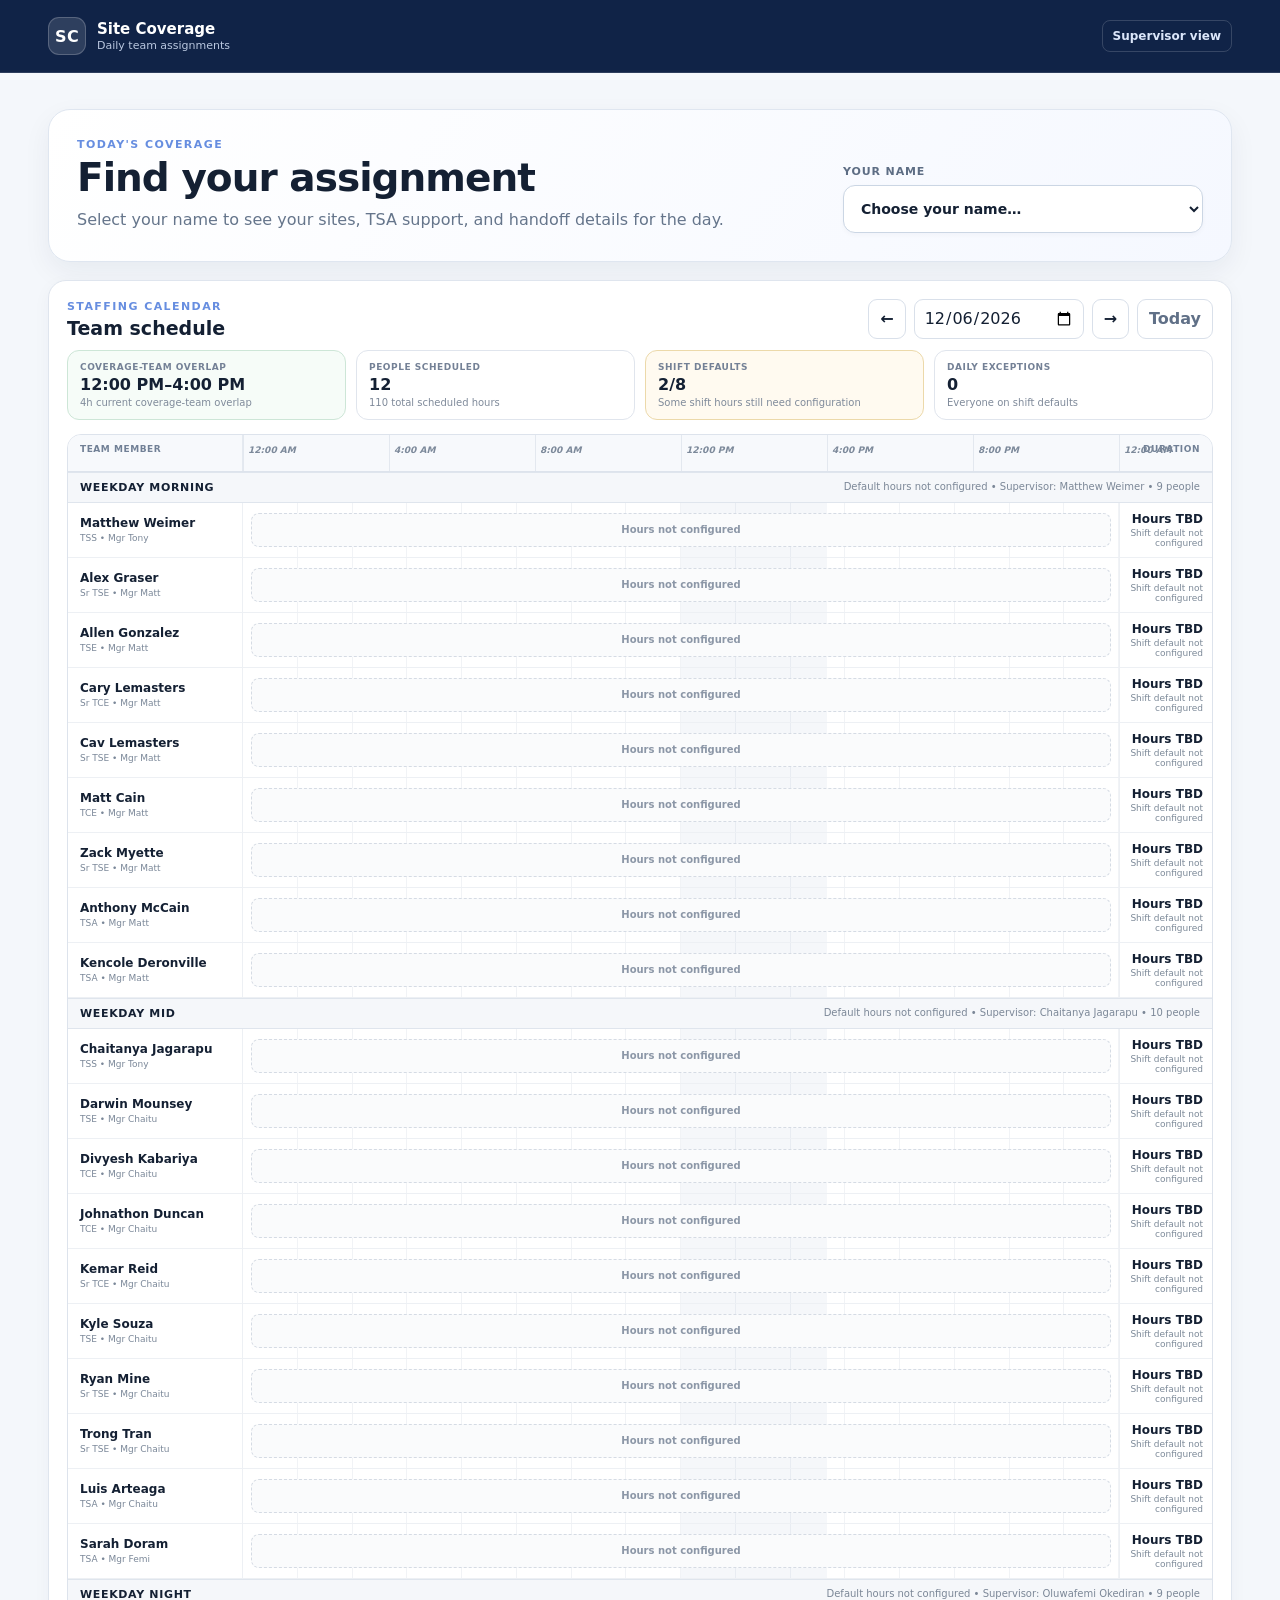
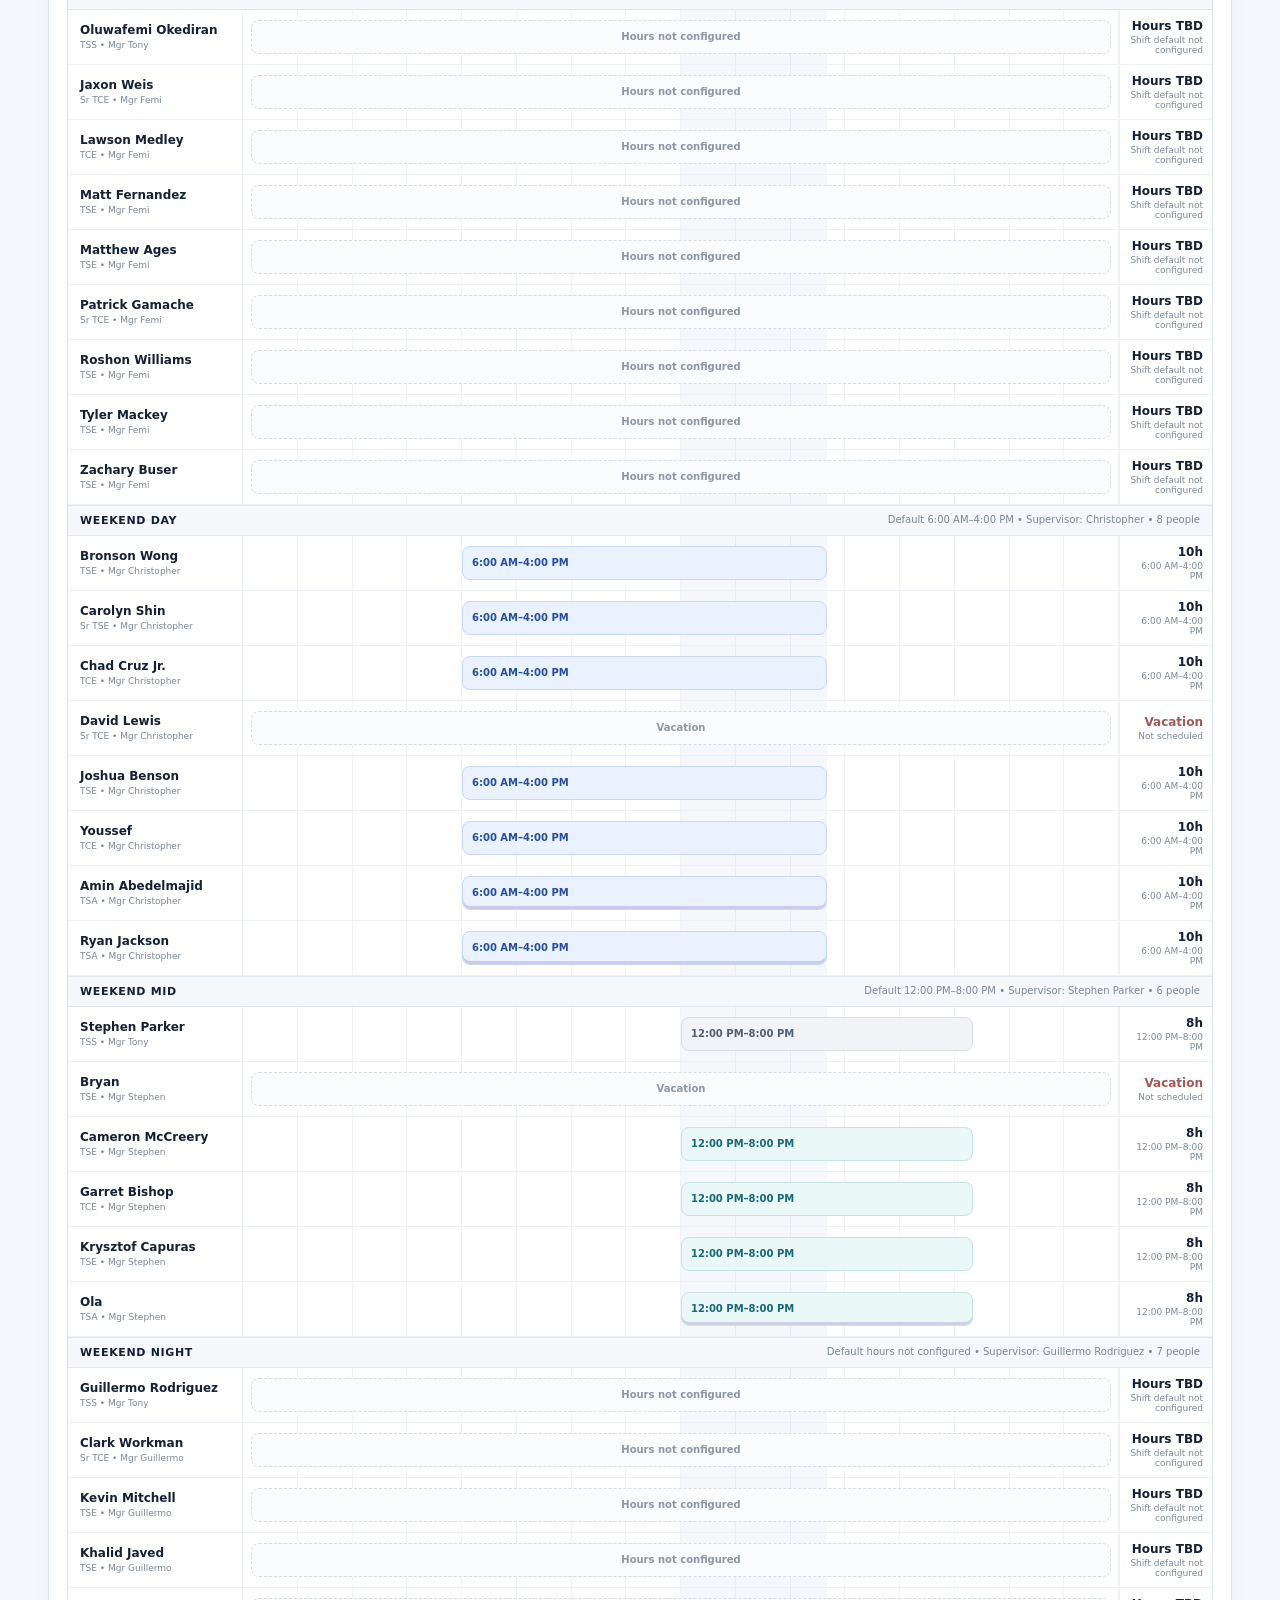
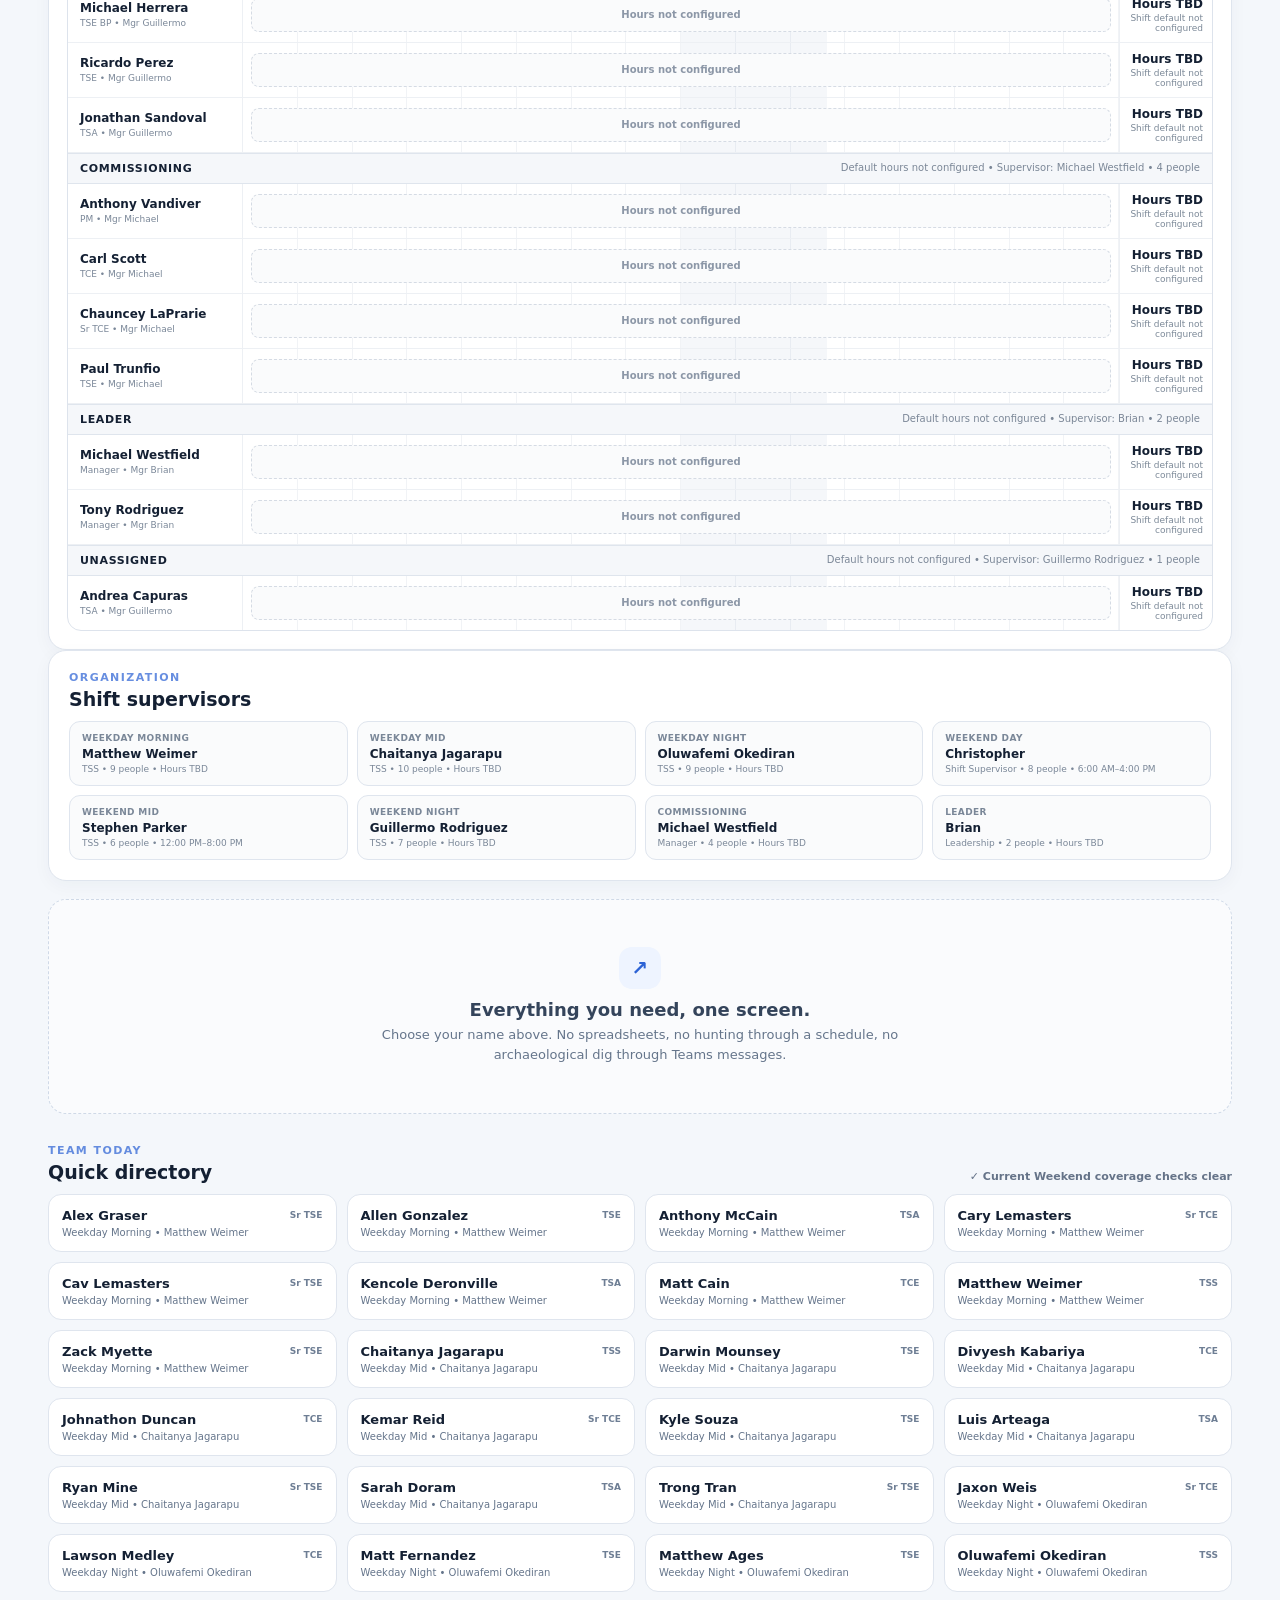
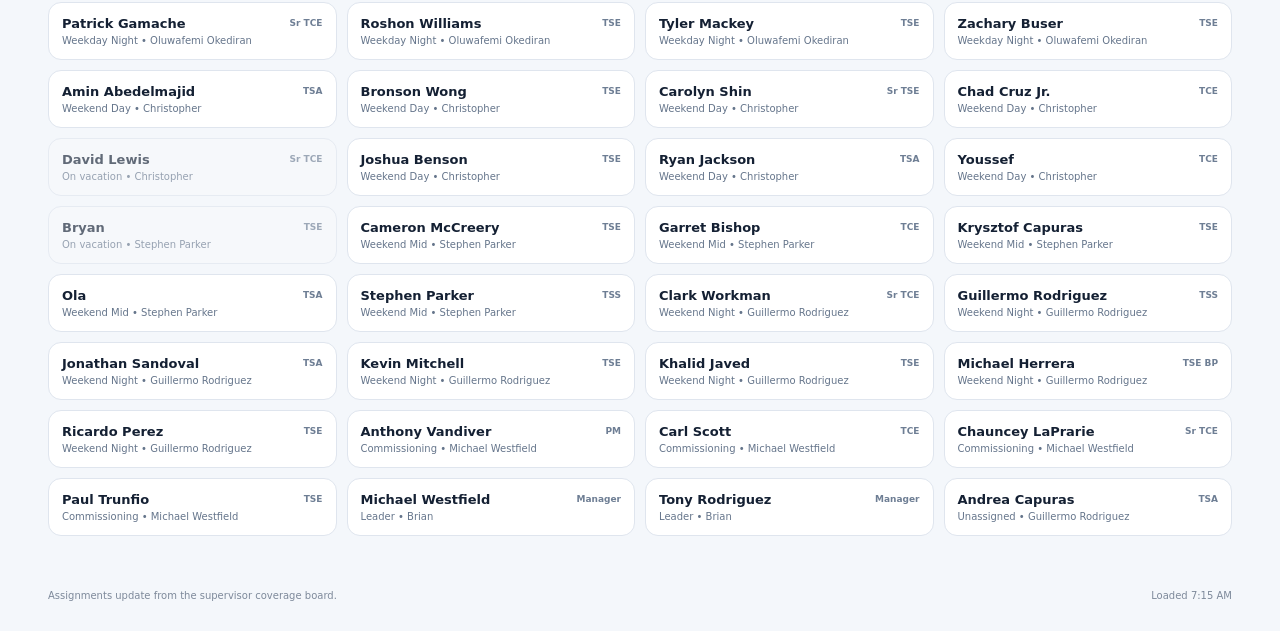
==== commit 7828e78f: "added t2 roster" ====
--- a/index.html
+++ b/index.html
@@ -55,6 +55,17 @@
       <div id="scheduleBoard" class="schedule-board"></div>
     </section>
 
+
+    <section class="team-card" aria-label="Shift supervisors">
+      <div class="section-heading-simple">
+        <div>
+          <div class="eyebrow team-eyebrow">Organization</div>
+          <h2>Shift supervisors</h2>
+        </div>
+      </div>
+      <div id="shiftLeads" class="shift-leads-grid"></div>
+    </section>
+
     <section id="assignmentView" class="assignment-view" hidden></section>
 
     <section id="emptyState" class="empty-state">
--- a/team.css
+++ b/team.css
@@ -319,3 +319,13 @@
 .daily-window-sites span { background:#eef3fb; border-radius:6px; padding:4px 6px; font-size:10px; font-weight:750; color:#39577f; }
 .team-note { background:#fffdf7; border-color:#eadcae; }
 .team-note p { margin:5px 0 0; color:#6a5b2b; }
+
+/* v7 shift leadership */
+.shift-leads-grid { display:grid; grid-template-columns:repeat(4,minmax(0,1fr)); gap:9px; }
+.shift-lead-card { border:1px solid #dfe5ee; border-radius:11px; padding:11px 12px; background:#fafbfc; min-width:0; }
+.shift-lead-card span,.shift-lead-card strong,.shift-lead-card small { display:block; }
+.shift-lead-card span { color:#7a8798; font-size:9px; font-weight:900; text-transform:uppercase; letter-spacing:.04em; }
+.shift-lead-card strong { margin-top:4px; font-size:12px; }
+.shift-lead-card small { margin-top:3px; color:#7a8798; font-size:9px; }
+@media (max-width:900px){.shift-leads-grid{grid-template-columns:repeat(2,minmax(0,1fr));}}
+@media (max-width:480px){.shift-leads-grid{grid-template-columns:1fr;}}
--- a/schedule.css
+++ b/schedule.css
@@ -84,3 +84,24 @@
 .schedule-inline-editor select { min-height: 34px; border: 1px solid #d9e0ea; border-radius: 7px; padding: 4px 6px; background: #fff; font: inherit; font-size: 11px; }
 .schedule-status-control { min-width: 98px; }
 .schedule-bar.noncoverage { opacity: .48; border-style: dashed; filter: saturate(.45); }
+
+/* v7 multi-shift roster */
+.schedule-bar.other { background:#f1f3f6; border-color:#d9dee6; color:#4f5f73; }
+.shift-group-v7 { align-items:flex-start; }
+.shift-group-v7 span { text-align:right; }
+.shift-setup-grid { display:grid; grid-template-columns:repeat(3,minmax(0,1fr)); gap:12px; }
+.shift-setup-card { border:1px solid #dfe5ed; border-radius:12px; padding:13px; background:#fff; }
+.shift-setup-card.needs-hours { background:#fffaf2; border-color:#ead9b4; }
+.shift-setup-head { display:flex; align-items:flex-start; justify-content:space-between; gap:10px; }
+.shift-setup-head h3 { margin:0; font-size:14px; }
+.shift-setup-head p { margin:4px 0 0; color:#728095; font-size:10px; }
+.shift-setup-meta { display:flex; gap:10px; flex-wrap:wrap; margin-top:10px; color:#66758b; font-size:10px; }
+.shift-default-editor { display:grid; grid-template-columns:1fr 1fr; gap:7px; align-items:end; margin-top:11px; }
+.shift-default-editor label { display:grid; gap:4px; color:#748196; font-size:8px; font-weight:900; text-transform:uppercase; letter-spacing:.04em; }
+.shift-default-editor input { min-width:0; min-height:34px; border:1px solid #d7dee8; border-radius:7px; padding:4px 6px; background:#fff; font:inherit; }
+.shift-default-editor .button { width:100%; }
+.shift-setup-note { display:block; margin-top:9px; color:#8a6a2f; font-size:9px; }
+.notice.compact { margin-top:12px; }
+.schedule-inline-editor { grid-template-columns:minmax(78px,1fr) minmax(78px,1fr) minmax(98px,1fr) auto auto; }
+@media (max-width:1100px){ .shift-setup-grid{grid-template-columns:repeat(2,minmax(0,1fr));} }
+@media (max-width:700px){ .shift-setup-grid{grid-template-columns:1fr;} }
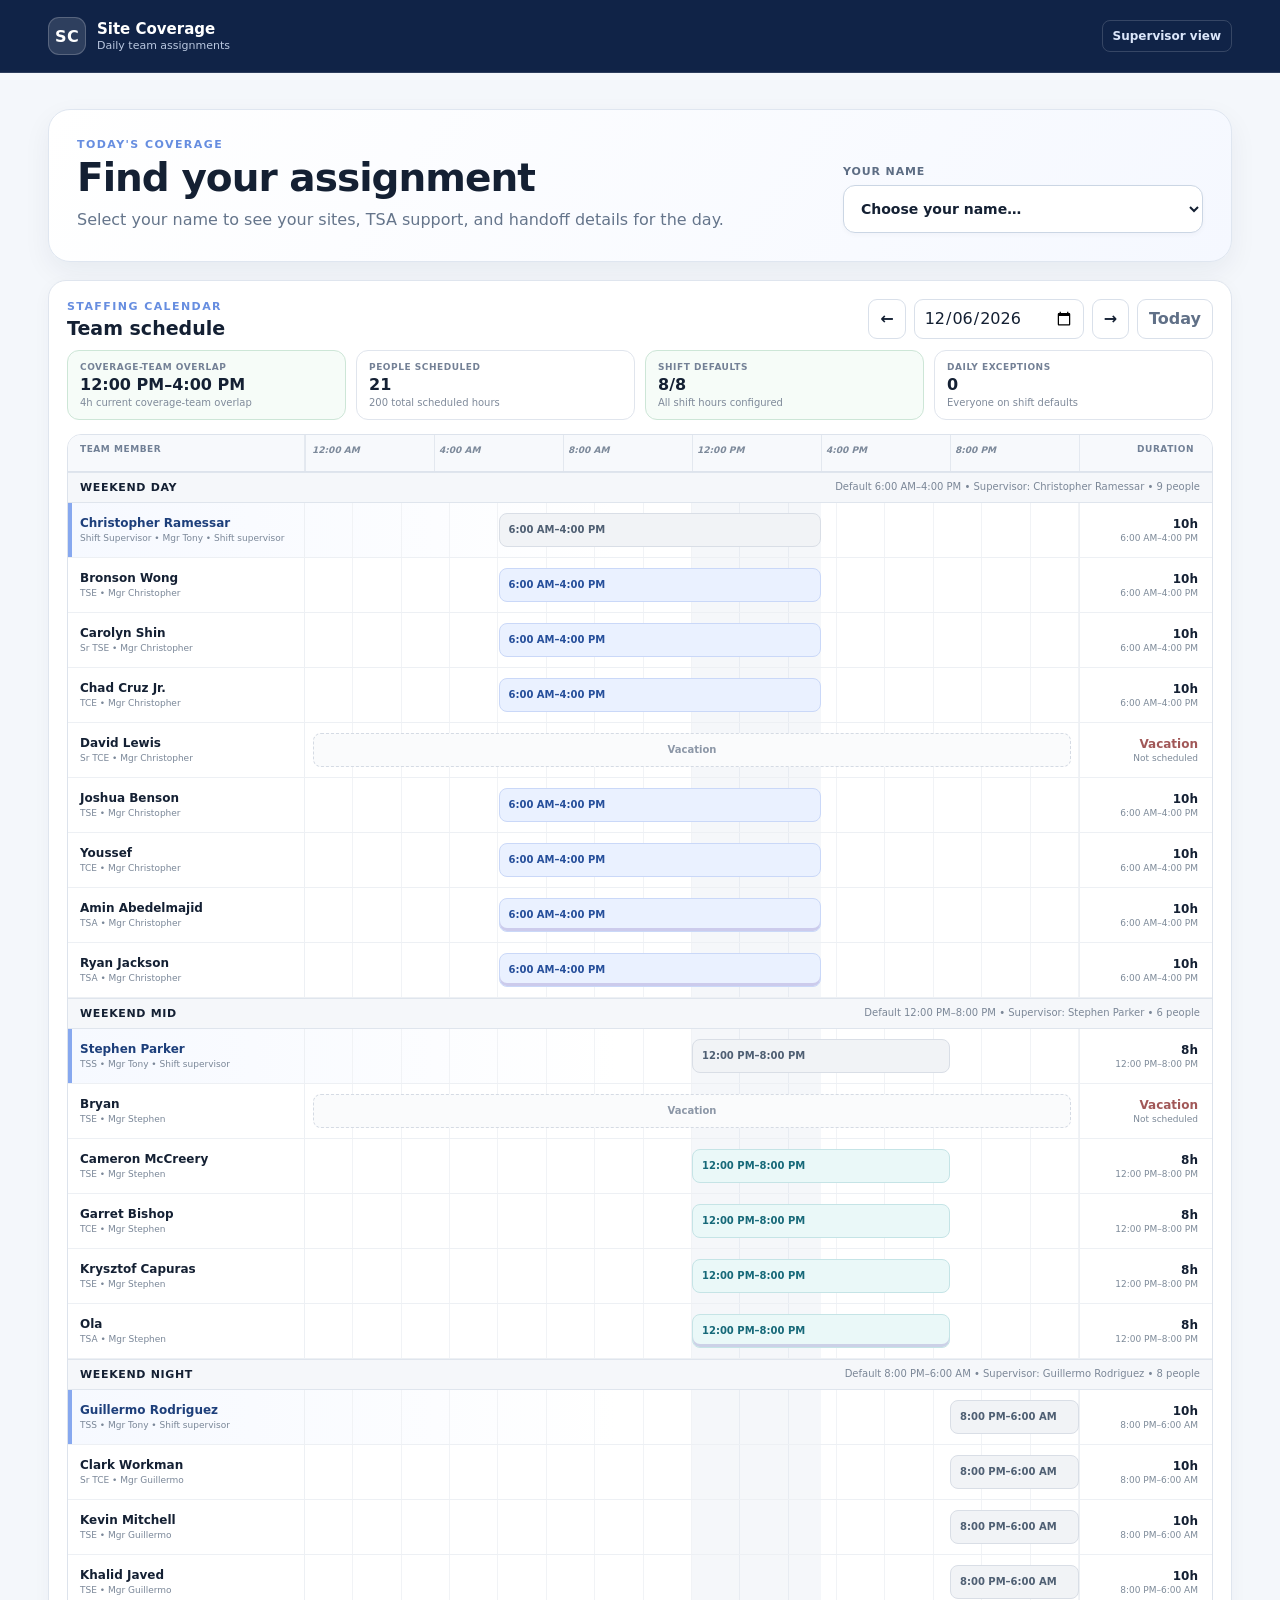
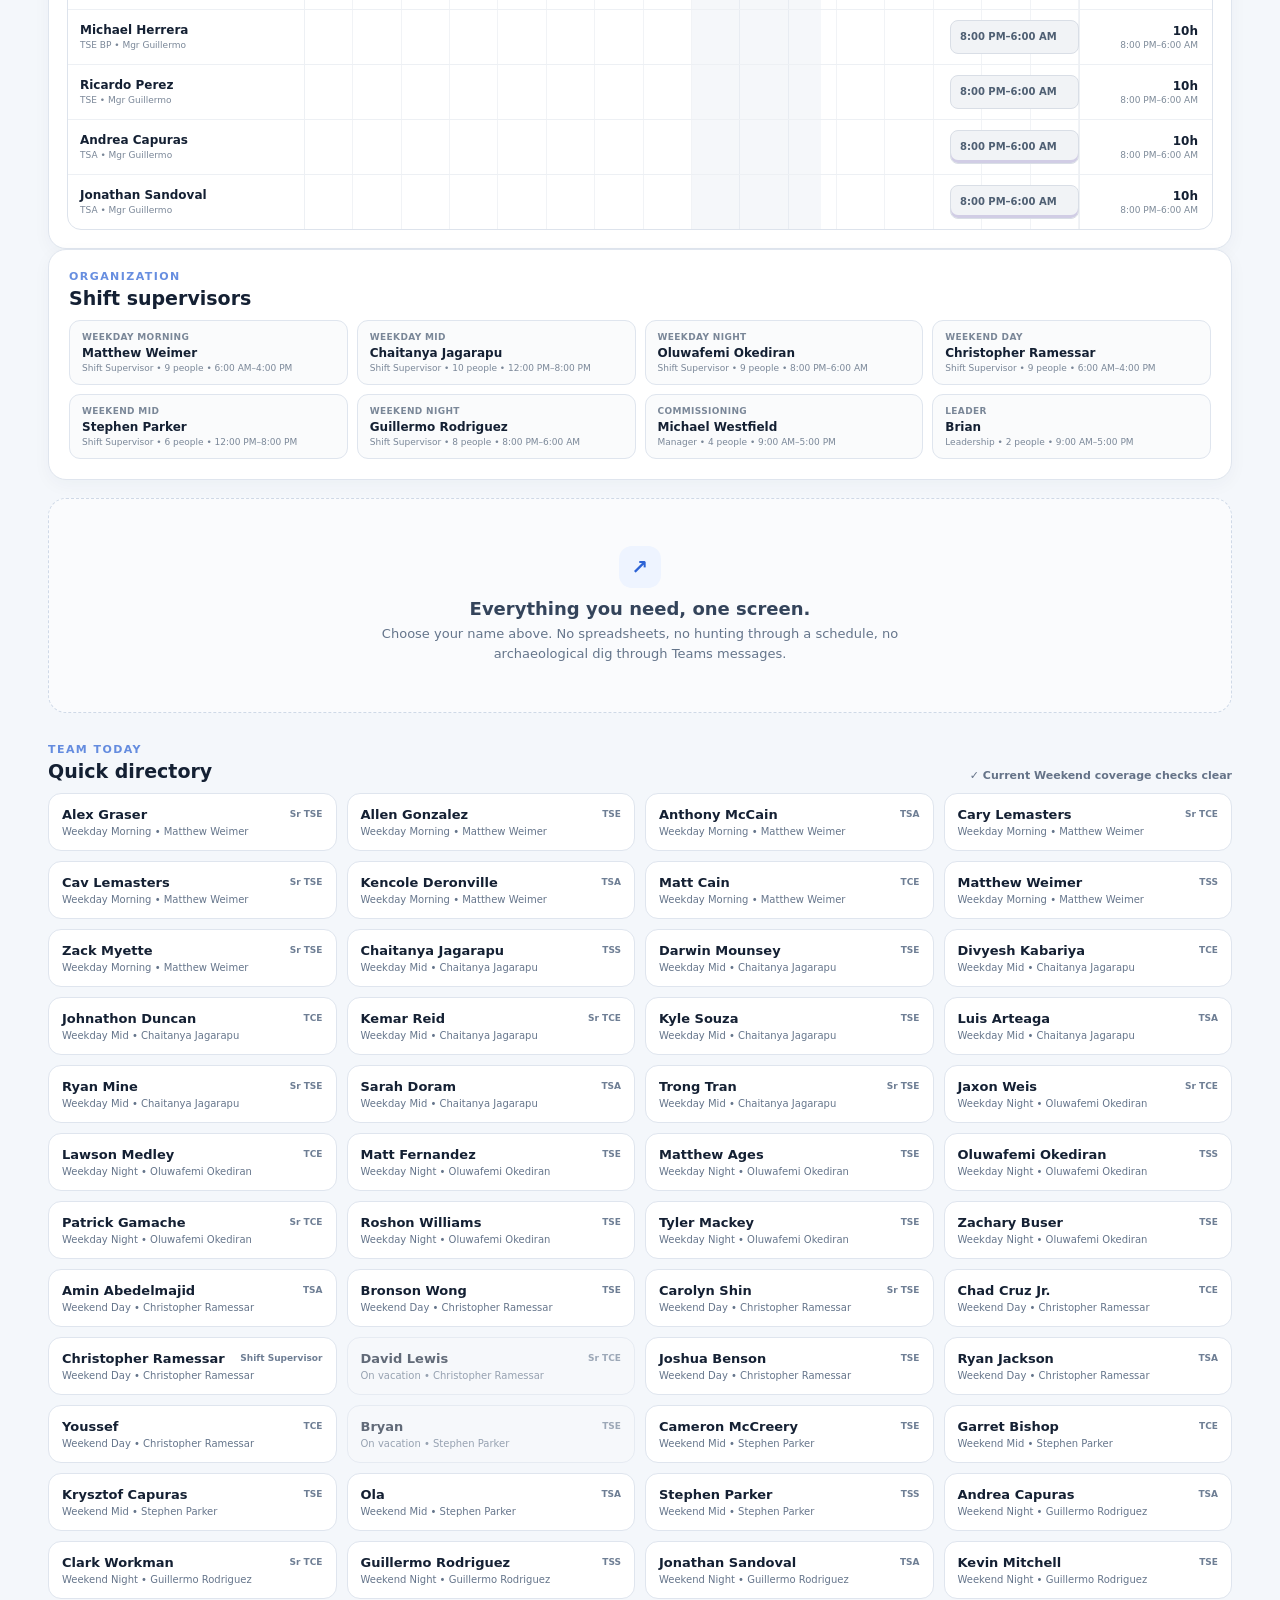
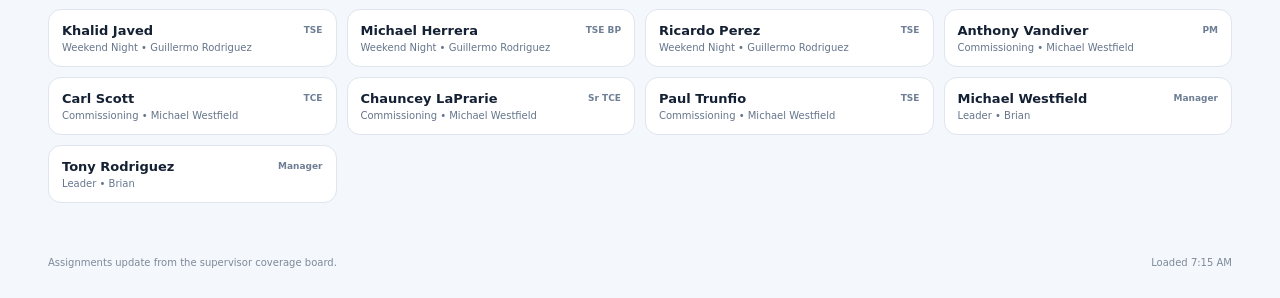
==== commit 128e8002: "updated schedule" ====
--- a/index.html
+++ b/index.html
@@ -96,6 +96,7 @@
   <script src="schedule.js"></script>
   <script src="schedule-view.js"></script>
   <script src="daily-plan.js"></script>
+  <script src="coverage-builder.js"></script>
   <script src="team.js"></script>
 </body>
 </html>
--- a/schedule.css
+++ b/schedule.css
@@ -17,17 +17,21 @@
 .schedule-board { border: 1px solid #dde3ec; border-radius: 14px; overflow: hidden; background: #fff; }
 .schedule-board-scroll { overflow-x: auto; }
 .schedule-board-inner { min-width: 920px; }
-.schedule-axis, .schedule-row { display: grid; grid-template-columns: 174px minmax(520px, 1fr) 92px; align-items: stretch; }
+.schedule-axis, .schedule-row { display: grid; grid-template-columns: 236px minmax(520px, 1fr) 132px; align-items: stretch; }
 .schedule-axis { background: #f7f9fc; border-bottom: 1px solid #dde3ec; }
 .schedule-axis-label { padding: 9px 12px; color: #718096; font-size: 9px; font-weight: 900; letter-spacing: .06em; text-transform: uppercase; }
+.schedule-axis-duration { padding-right: 18px; }
 .schedule-axis-track { position: relative; min-height: 36px; border-left: 1px solid #e4e9f0; border-right: 1px solid #e4e9f0; }
 .schedule-hour { position: absolute; top: 0; bottom: 0; border-left: 1px solid #e3e8ef; }
 .schedule-hour span { position: absolute; top: 10px; left: 4px; white-space: nowrap; color: #7c899a; font-size: 9px; font-weight: 750; }
+.schedule-hour.first span { left: 6px; }
 .schedule-group { padding: 8px 12px; background: #f5f7fa; border-top: 1px solid #dfe5ed; border-bottom: 1px solid #dfe5ed; display: flex; justify-content: space-between; align-items: center; gap: 10px; }
 .schedule-group:first-child { border-top: 0; }
 .schedule-group strong { font-size: 11px; text-transform: uppercase; letter-spacing: .06em; }
 .schedule-group span { color: #7b8797; font-size: 10px; }
 .schedule-row { min-height: 54px; border-bottom: 1px solid #edf0f4; }
+.schedule-row.supervisor { background: linear-gradient(90deg, #f6f9ff 0%, #ffffff 48%); box-shadow: inset 4px 0 0 #87a8ef; }
+.schedule-row.supervisor .schedule-person strong { color: #1d3f7b; }
 .schedule-row:last-child { border-bottom: 0; }
 .schedule-row.selected { background: #f8fbff; }
 .schedule-person { padding: 9px 12px; min-width: 0; display: flex; flex-direction: column; justify-content: center; }
@@ -40,7 +44,7 @@
 .schedule-bar.mid { background: #eaf8f8; border-color: #c5e4e6; color: #176979; }
 .schedule-bar.tsa { box-shadow: inset 0 -3px 0 rgba(96, 70, 170, .22); }
 .schedule-off-bar { position: absolute; inset: 10px 8px; border-radius: 8px; border: 1px dashed #d5dbe4; display: grid; place-items: center; color: #8c97a7; font-size: 10px; font-weight: 800; background: #fafbfc; }
-.schedule-duration { padding: 8px 9px; display: flex; flex-direction: column; justify-content: center; align-items: flex-end; text-align: right; }
+.schedule-duration { padding: 8px 14px 8px 10px; display: flex; flex-direction: column; justify-content: center; align-items: flex-end; text-align: right; }
 .schedule-duration strong { font-size: 12px; }
 .schedule-duration small { color: #7c8998; font-size: 9px; margin-top: 2px; }
 .schedule-exception { display: inline-flex; margin-top: 3px; color: #9a6500; font-size: 8px; font-weight: 900; text-transform: uppercase; letter-spacing: .04em; }
@@ -70,7 +74,7 @@
   .schedule-summary { grid-template-columns: 1fr; }
 }
 .schedule-board-inner.editable .schedule-axis,
-.schedule-board-inner.editable .schedule-row { grid-template-columns: 174px minmax(430px, 1fr) 330px; }
+.schedule-board-inner.editable .schedule-row { grid-template-columns: 236px minmax(430px, 1fr) 340px; }
 .schedule-inline-editor { padding: 7px 8px; display: grid; grid-template-columns: minmax(78px, 1fr) minmax(78px, 1fr) auto auto; gap: 6px; align-items: end; }
 .schedule-inline-editor label { display: grid; gap: 2px; color: #748196; font-size: 8px; font-weight: 900; text-transform: uppercase; letter-spacing: .04em; }
 .schedule-inline-editor input { width: 100%; min-width: 0; min-height: 34px; border: 1px solid #d7dee8; border-radius: 7px; padding: 4px 6px; background: #fff; color: inherit; font: inherit; }
@@ -79,7 +83,7 @@
 .team-schedule-card { margin-top: 18px; padding: 18px; }
 @media (max-width: 760px) {
   .schedule-board-inner.editable .schedule-axis,
-  .schedule-board-inner.editable .schedule-row { grid-template-columns: 160px minmax(400px, 1fr) 310px; }
+  .schedule-board-inner.editable .schedule-row { grid-template-columns: 180px minmax(400px, 1fr) 320px; }
 }
 .schedule-inline-editor select { min-height: 34px; border: 1px solid #d9e0ea; border-radius: 7px; padding: 4px 6px; background: #fff; font: inherit; font-size: 11px; }
 .schedule-status-control { min-width: 98px; }
@@ -105,3 +109,31 @@
 .schedule-inline-editor { grid-template-columns:minmax(78px,1fr) minmax(78px,1fr) minmax(98px,1fr) auto auto; }
 @media (max-width:1100px){ .shift-setup-grid{grid-template-columns:repeat(2,minmax(0,1fr));} }
 @media (max-width:700px){ .shift-setup-grid{grid-template-columns:1fr;} }
+
+/* v9 configurable shift days + multi-shift coverage builder */
+.shift-days { margin-top: 11px; }
+.shift-days > span { display:block; color:#748196; font-size:8px; font-weight:900; text-transform:uppercase; letter-spacing:.04em; margin-bottom:5px; }
+.shift-day-row { display:flex; gap:5px; flex-wrap:wrap; }
+.shift-day-toggle { cursor:pointer; }
+.shift-day-toggle input { position:absolute; opacity:0; pointer-events:none; }
+.shift-day-toggle span { width:30px; height:28px; display:grid; place-items:center; border:1px solid #d9e0ea; border-radius:7px; background:#fff; color:#718096; font-size:9px; font-weight:900; }
+.shift-day-toggle input:checked + span { background:#eaf1ff; border-color:#9eb8ef; color:#244f9b; }
+.shift-day-toggle input:focus-visible + span { outline:2px solid #4779df; outline-offset:2px; }
+.coverage-shift-choices { display:grid; grid-template-columns:repeat(4,minmax(0,1fr)); gap:9px; margin-bottom:12px; }
+.coverage-shift-choice { min-width:0; border:1px solid #dfe5ed; border-radius:11px; padding:11px 12px; background:#fff; cursor:pointer; display:grid; grid-template-columns:auto 1fr; column-gap:8px; align-items:center; }
+.coverage-shift-choice input { margin:0; width:16px; height:16px; grid-row:1 / 4; }
+.coverage-shift-choice .coverage-choice-name { font-weight:900; font-size:12px; color:#26364b; }
+.coverage-shift-choice > span:not(.coverage-choice-name), .coverage-shift-choice small { grid-column:2; color:#718096; font-size:9px; margin-top:2px; }
+.coverage-shift-choice.selected { background:#f4f8ff; border-color:#a9bee9; }
+.coverage-shift-choice.disabled { opacity:.5; cursor:not-allowed; background:#f7f8fa; }
+.coverage-builder-actions { display:flex; gap:8px; flex-wrap:wrap; margin:10px 0 14px; }
+.coverage-builder-actions button:disabled { opacity:.45; cursor:not-allowed; }
+.coverage-builder-summary { margin:10px 0 14px; }
+.coverage-builder-meta, .coverage-empty { border:1px solid #e0e5ed; border-radius:10px; background:#f8fafc; padding:10px 12px; display:flex; gap:10px 18px; align-items:center; flex-wrap:wrap; color:#66758b; font-size:10px; }
+.coverage-builder-meta strong, .coverage-empty strong { color:#27374d; font-size:11px; }
+.coverage-empty { flex-direction:column; align-items:flex-start; gap:3px; }
+.coverage-load-row { display:flex; flex-wrap:wrap; gap:6px; margin:8px 0; }
+.coverage-load-pill { display:inline-flex; align-items:center; gap:4px; border:1px solid #dce3ec; border-radius:999px; background:#fff; padding:5px 8px; color:#607087; font-size:9px; }
+.coverage-load-pill strong { color:#34455c; }
+@media (max-width:1100px){ .coverage-shift-choices{grid-template-columns:repeat(2,minmax(0,1fr));} }
+@media (max-width:620px){ .coverage-shift-choices{grid-template-columns:1fr;} }
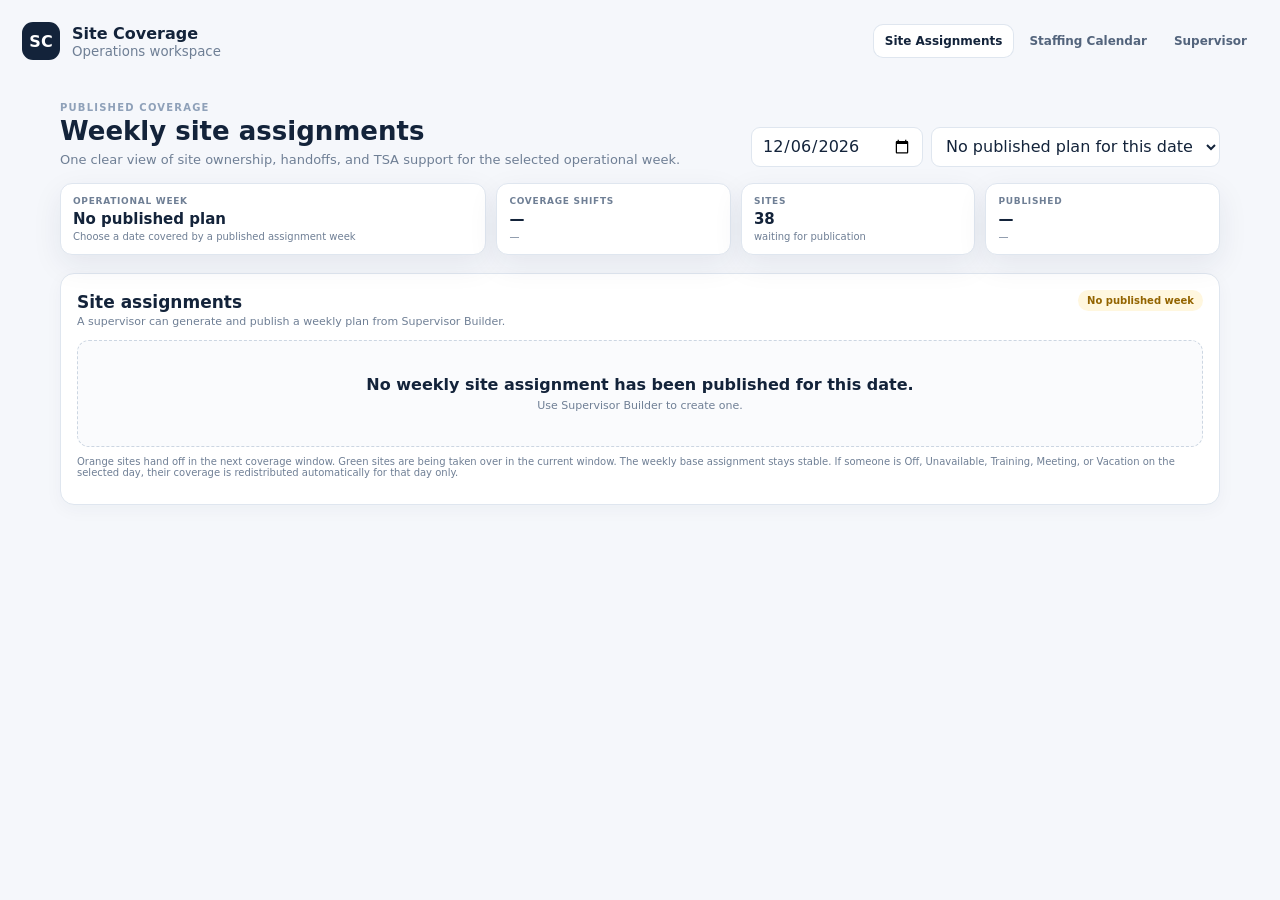
==== commit 0f1558fd: "fixed vacation" ====
--- a/index.html
+++ b/index.html
@@ -1,102 +1,10 @@
-<!doctype html>
-<html lang="en">
-<head>
-  <meta charset="utf-8" />
-  <meta name="viewport" content="width=device-width, initial-scale=1" />
-  <meta name="theme-color" content="#102347" />
-  <title>Team Assignments</title>
-  <link rel="stylesheet" href="styles.css" />
-  <link rel="stylesheet" href="team.css" />
-  <link rel="stylesheet" href="schedule.css" />
-</head>
-<body class="team-view-body">
-  <header class="team-header">
-    <div class="team-header-inner">
-      <a class="brand" href="index.html" aria-label="Team assignments home">
-        <span class="brand-mark">SC</span>
-        <span>
-          <strong>Site Coverage</strong>
-          <small>Daily team assignments</small>
-        </span>
-      </a>
-      <a class="manager-link" href="manage.html">Supervisor view</a>
-    </div>
-  </header>
-
-  <main class="team-main">
-    <section class="welcome-card">
-      <div>
-        <div class="eyebrow team-eyebrow">Today's coverage</div>
-        <h1>Find your assignment</h1>
-        <p>Select your name to see your sites, TSA support, and handoff details for the day.</p>
-      </div>
-      <label class="person-picker">
-        <span>Your name</span>
-        <select id="personSelect" aria-label="Select your name">
-          <option value="">Choose your name…</option>
-        </select>
-      </label>
-    </section>
-
-    <section class="team-card schedule-shell team-schedule-card" aria-label="Team schedule">
-      <div class="section-heading-simple">
-        <div>
-          <div class="eyebrow team-eyebrow">Staffing calendar</div>
-          <h2>Team schedule</h2>
-        </div>
-        <div class="schedule-date-controls">
-          <button id="schedulePrevDay" class="schedule-nav-btn" type="button" aria-label="Previous day">←</button>
-          <input id="scheduleDate" type="date" aria-label="Schedule date" />
-          <button id="scheduleNextDay" class="schedule-nav-btn" type="button" aria-label="Next day">→</button>
-          <button id="scheduleToday" class="schedule-nav-btn subtle" type="button">Today</button>
-        </div>
-      </div>
-      <div id="scheduleSummary" class="schedule-summary"></div>
-      <div id="scheduleBoard" class="schedule-board"></div>
-    </section>
-
-
-    <section class="team-card" aria-label="Shift supervisors">
-      <div class="section-heading-simple">
-        <div>
-          <div class="eyebrow team-eyebrow">Organization</div>
-          <h2>Shift supervisors</h2>
-        </div>
-      </div>
-      <div id="shiftLeads" class="shift-leads-grid"></div>
-    </section>
-
-    <section id="assignmentView" class="assignment-view" hidden></section>
-
-    <section id="emptyState" class="empty-state">
-      <div class="empty-icon">↗</div>
-      <h2>Everything you need, one screen.</h2>
-      <p>Choose your name above. No spreadsheets, no hunting through a schedule, no archaeological dig through Teams messages.</p>
-    </section>
-
-    <section class="team-directory-section">
-      <div class="section-heading-simple">
-        <div>
-          <div class="eyebrow team-eyebrow">Team today</div>
-          <h2>Quick directory</h2>
-        </div>
-        <div id="coverageStatus" class="coverage-status"></div>
-      </div>
-      <div id="teamDirectory" class="team-directory"></div>
-    </section>
-  </main>
-
-  <footer class="team-footer">
-    <span>Assignments update from the supervisor coverage board.</span>
-    <span id="lastUpdated"></span>
-  </footer>
-
-  <script src="data.js"></script>
-  <script src="logic.js"></script>
-  <script src="schedule.js"></script>
-  <script src="schedule-view.js"></script>
-  <script src="daily-plan.js"></script>
-  <script src="coverage-builder.js"></script>
-  <script src="team.js"></script>
-</body>
-</html>
+<!doctype html><html lang="en"><head><meta charset="utf-8"><meta name="viewport" content="width=device-width,initial-scale=1"><title>Site Assignments</title><link rel="stylesheet" href="styles.css"><link rel="stylesheet" href="v10.css"></head><body>
+<div class="app-shell">
+<header class="topbar"><div class="brand"><div class="brand-mark">SC</div><div><strong>Site Coverage</strong><small>Operations workspace</small></div></div><nav class="main-nav"><a class="active" href="index.html">Site Assignments</a><a href="calendar.html">Staffing Calendar</a><a href="manage.html">Supervisor</a></nav></header>
+<main>
+<section class="page-head"><div><div class="eyebrow">Published coverage</div><h1>Weekly site assignments</h1><p>One clear view of site ownership, handoffs, and TSA support for the selected operational week.</p></div><div class="page-actions"><input id="assignmentDate" type="date" aria-label="Choose date"><select id="planSelect" aria-label="Choose published coverage plan"></select></div></section>
+<div id="weekSummary" class="week-summary"></div>
+<section class="panel"><div class="panel-heading"><div><h2 id="assignmentTitle">Site assignments</h2><p id="assignmentSubtitle">Select a date with a published plan.</p></div><span id="assignmentStatus" class="badge">No plan</span></div><div id="assignmentLegend"></div><div id="assignmentTable"></div><div id="handoffStrip"></div><p class="public-note">Orange sites hand off in the next coverage window. Green sites are being taken over in the current window. The weekly base assignment stays stable. If someone is Off, Unavailable, Training, Meeting, or Vacation on the selected day, their coverage is redistributed automatically for that day only.</p></section>
+</main></div>
+<script src="data.js"></script><script src="logic.js"></script><script src="schedule.js"></script><script src="daily-plan.js"></script><script src="coverage-builder.js"></script><script src="shared.js"></script><script src="assignment-view.js"></script><script src="assignments.js"></script>
+</body></html>
--- a/v10.css
+++ b/v10.css
@@ -0,0 +1,6 @@
+:root{--ink:#13233a;--muted:#6f7f95;--line:#dfe6ef;--panel:#fff;--bg:#f5f7fb;--blue:#2563eb;--blue-soft:#eef4ff;--green:#0f8f56;--green-soft:#ecfbf3;--orange:#b65a19;--orange-soft:#fff2e7;--violet:#7857b7;--violet-soft:#f4efff}
+*{box-sizing:border-box}body{margin:0;background:var(--bg);color:var(--ink);font-family:Inter,ui-sans-serif,system-ui,-apple-system,BlinkMacSystemFont,"Segoe UI",sans-serif}.app-shell{max-width:1500px;margin:0 auto;padding:22px}.topbar{display:flex;align-items:center;justify-content:space-between;gap:18px;margin-bottom:18px}.brand{display:flex;align-items:center;gap:12px}.brand-mark{width:38px;height:38px;border-radius:11px;background:var(--ink);color:#fff;display:grid;place-items:center;font-weight:900}.brand strong{display:block;font-size:16px}.brand small{display:block;color:var(--muted);margin-top:1px}.main-nav{display:flex;gap:5px;flex-wrap:wrap}.main-nav a{color:#53647c;text-decoration:none;padding:9px 11px;border-radius:9px;font-size:12px;font-weight:800}.main-nav a.active,.main-nav a:hover{background:#fff;color:var(--ink);box-shadow:0 0 0 1px var(--line)}.page-head{display:flex;justify-content:space-between;align-items:flex-end;gap:16px;margin-bottom:16px}.eyebrow{font-size:10px;text-transform:uppercase;letter-spacing:.12em;color:#6880a0;font-weight:900}.page-head h1{margin:4px 0 5px;font-size:26px;line-height:1.15}.page-head p{margin:0;color:var(--muted);font-size:13px}.page-actions{display:flex;gap:8px;align-items:center;flex-wrap:wrap}.page-actions input,.page-actions select{min-height:40px;border:1px solid var(--line);background:#fff;border-radius:9px;padding:7px 10px;font:inherit;color:inherit}.button{min-height:40px;border:1px solid var(--line);border-radius:9px;background:#fff;color:var(--ink);padding:8px 13px;font-weight:850;cursor:pointer}.button.primary{background:var(--blue);border-color:var(--blue);color:#fff}.button.danger{color:#9b3e3e}.button:disabled{opacity:.45;cursor:not-allowed}.panel{background:var(--panel);border:1px solid var(--line);border-radius:14px;padding:16px;margin-bottom:14px}.panel.compact{padding:13px 14px}.panel-heading{display:flex;justify-content:space-between;align-items:flex-start;gap:12px;margin-bottom:12px}.panel-heading h2{font-size:17px;margin:2px 0 3px}.panel-heading p{margin:0;color:var(--muted);font-size:11px}.badge{display:inline-flex;align-items:center;border-radius:999px;padding:5px 9px;background:#eef2f7;color:#51647e;font-size:10px;font-weight:900}.badge.success{background:var(--green-soft);color:var(--green)}.badge.warning{background:#fff7df;color:#936400}.badge.danger{background:#fff0f0;color:#a84b4b}.week-summary{display:grid;grid-template-columns:minmax(220px,1fr) repeat(3,minmax(130px,.55fr));gap:10px;margin-bottom:14px}.summary-card{border:1px solid var(--line);background:#fff;border-radius:12px;padding:12px}.summary-card span{display:block;color:var(--muted);font-size:9px;text-transform:uppercase;letter-spacing:.08em;font-weight:900}.summary-card strong{display:block;margin-top:4px;font-size:15px}.summary-card small{display:block;color:var(--muted);margin-top:3px;font-size:10px}
+.assignment-table-scroll{overflow-x:auto;border:1px solid var(--line);border-radius:12px}.assignment-table{width:100%;border-collapse:separate;border-spacing:0;min-width:1050px;background:#fff}.assignment-table th,.assignment-table td{border-right:1px solid #e8edf3;border-bottom:1px solid #e8edf3;vertical-align:top}.assignment-table thead th{position:sticky;top:0;z-index:2;background:#f7f9fc;padding:10px;text-align:left;color:#5f7088;font-size:9px;text-transform:uppercase;letter-spacing:.06em}.assignment-table thead th span{display:block;color:var(--ink);font-size:11px;text-transform:none;letter-spacing:0}.assignment-table thead th small{display:block;margin-top:2px;font-size:8px;text-transform:none;letter-spacing:0;font-weight:700}.assignment-person-col{width:185px}.assignment-tsa-col{width:150px}.assignment-shift-band th{padding:8px 11px;background:#eaf2ff!important;text-align:left}.assignment-shift-band strong{font-size:11px;text-transform:uppercase;letter-spacing:.07em}.assignment-shift-band span{margin-left:10px;color:#6580a2;font-size:9px;font-weight:700}.assignment-table tbody tr:not(.assignment-shift-band)>th{padding:10px 11px;background:#fbfcfe;text-align:left;min-width:185px}.assignment-table tbody tr:not(.assignment-shift-band)>th strong{display:block;font-size:11px}.assignment-table tbody tr:not(.assignment-shift-band)>th small{display:block;color:var(--muted);font-size:8px;margin-top:2px}.assignment-window-cell{padding:8px;min-width:235px}.assignment-window-cell.inactive{background:#fafbfc;text-align:center;color:#a1aab7;vertical-align:middle}.assignment-window-cell.vacation{background:#fff5f5;color:#a04c4c;text-align:center;vertical-align:middle;font-weight:850}.assignment-sites{display:flex;flex-wrap:wrap;gap:5px}.assignment-site-chip{display:inline-flex;align-items:center;border:1px solid #d9e1eb;background:#f7f9fc;color:#263b56;border-radius:6px;padding:5px 7px;font-size:9px;font-weight:800;white-space:nowrap}.assignment-site-chip.outgoing{background:var(--orange-soft);border-color:#f1c5a4;color:var(--orange)}.assignment-site-chip.incoming{background:var(--green-soft);border-color:#bce5ce;color:var(--green)}.assignment-site-chip.transfer{background:var(--violet-soft);border-color:#dacaf3;color:var(--violet)}.assignment-load{display:block;margin-top:7px;color:#8a96a7;font-size:8px}.assignment-tsa-cell{padding:8px 10px;min-width:145px}.assignment-tsa-line{display:flex;justify-content:space-between;gap:6px;padding:3px 0}.assignment-tsa-line strong{font-size:9px}.assignment-tsa-line small{font-size:8px;color:var(--muted)}.assignment-muted{color:#9aa5b4;font-size:9px}.assignment-legend{display:flex;gap:14px;align-items:center;flex-wrap:wrap;color:#6a7a90;font-size:9px;margin:9px 0}.legend-chip{width:14px;height:10px;border:1px solid #d9e1eb;background:#f7f9fc;border-radius:3px;display:inline-block;vertical-align:-1px;margin-right:4px}.legend-chip.outgoing{background:var(--orange-soft);border-color:#f1c5a4}.legend-chip.incoming{background:var(--green-soft);border-color:#bce5ce}.handoff-strip{display:flex;gap:8px;flex-wrap:wrap;margin:10px 0}.handoff-strip>div{border:1px solid var(--line);background:#f9fbfd;border-radius:9px;padding:8px 10px;min-width:130px}.handoff-strip strong{display:block;font-size:10px}.handoff-strip span{display:block;color:var(--muted);font-size:8px;margin-top:2px}.handoff-strip.quiet{color:var(--muted)}.empty-panel{padding:34px;text-align:center;border:1px dashed #ccd6e2;border-radius:12px;background:#fafbfd}.empty-panel strong,.empty-panel span{display:block}.empty-panel span{color:var(--muted);font-size:11px;margin-top:5px}
+.shift-choice-grid{display:grid;grid-template-columns:repeat(3,minmax(0,1fr));gap:8px}.shift-choice{border:1px solid var(--line);border-radius:10px;padding:10px;background:#fff;display:grid;grid-template-columns:auto 1fr;gap:8px;align-items:start;cursor:pointer}.shift-choice.selected{background:var(--blue-soft);border-color:#a9c4f8}.shift-choice.disabled{opacity:.45;cursor:not-allowed}.shift-choice input{margin-top:2px}.shift-choice strong{font-size:11px}.shift-choice span,.shift-choice small{display:block;color:var(--muted);font-size:9px;margin-top:2px}.builder-toolbar{display:flex;justify-content:space-between;gap:10px;align-items:center;flex-wrap:wrap;margin-top:12px}.health-row{display:grid;grid-template-columns:repeat(3,minmax(0,1fr));gap:8px;margin-top:10px}.health-card{border:1px solid var(--line);border-radius:10px;padding:9px 10px}.health-card strong{font-size:10px}.health-card small{display:block;color:var(--muted);font-size:9px;margin-top:2px}.health-card.good{background:var(--green-soft);border-color:#c5ead5}.health-card.warn{background:#fff8e7;border-color:#eedcab}.health-card.bad{background:#fff0f0;border-color:#efcaca}.org-grid{display:grid;grid-template-columns:repeat(3,minmax(0,1fr));gap:10px}.org-card{border:1px solid var(--line);border-radius:12px;background:#fff;padding:12px}.org-card h3{margin:0;font-size:13px}.org-card .supervisor{color:#60758f;font-size:9px;margin-top:3px}.org-meta{display:flex;gap:8px;color:var(--muted);font-size:9px;margin:8px 0;flex-wrap:wrap}.shift-time-grid{display:grid;grid-template-columns:1fr 1fr;gap:7px}.shift-time-grid label,.day-editor>span{font-size:8px;color:#718198;font-weight:900;text-transform:uppercase;letter-spacing:.05em}.shift-time-grid input{width:100%;min-height:36px;border:1px solid var(--line);border-radius:7px;padding:5px;background:#fff}.day-editor{margin-top:9px}.day-toggles{display:flex;gap:4px;flex-wrap:wrap;margin-top:5px}.day-toggle{display:inline-flex}.day-toggle input{position:absolute;opacity:0;pointer-events:none}.day-toggle span{display:grid;place-items:center;width:31px;height:28px;border:1px solid var(--line);border-radius:6px;color:#728198;font-size:8px;font-weight:900;cursor:pointer}.day-toggle input:checked+span{background:var(--blue);border-color:var(--blue);color:#fff}.org-card .button{width:100%;margin-top:10px;min-height:36px;font-size:10px}.calendar-wrap .schedule-board{margin-top:10px}.calendar-wrap .schedule-summary{margin-bottom:10px}.inline-notice{border:1px solid #d7e3f5;background:#f1f6ff;border-radius:10px;padding:10px 12px;color:#536d93;font-size:10px}.public-note{font-size:10px;color:var(--muted);margin-top:9px}
+@media(max-width:950px){.week-summary{grid-template-columns:1fr 1fr}.shift-choice-grid,.org-grid{grid-template-columns:1fr 1fr}.health-row{grid-template-columns:1fr}.topbar{align-items:flex-start;flex-direction:column}.page-head{align-items:flex-start;flex-direction:column}}
+@media(max-width:620px){.app-shell{padding:12px}.main-nav{width:100%;overflow-x:auto;flex-wrap:nowrap}.main-nav a{white-space:nowrap}.week-summary,.shift-choice-grid,.org-grid{grid-template-columns:1fr}.page-actions{width:100%}.page-actions input,.page-actions select{flex:1;min-width:0}.panel{padding:12px}}
